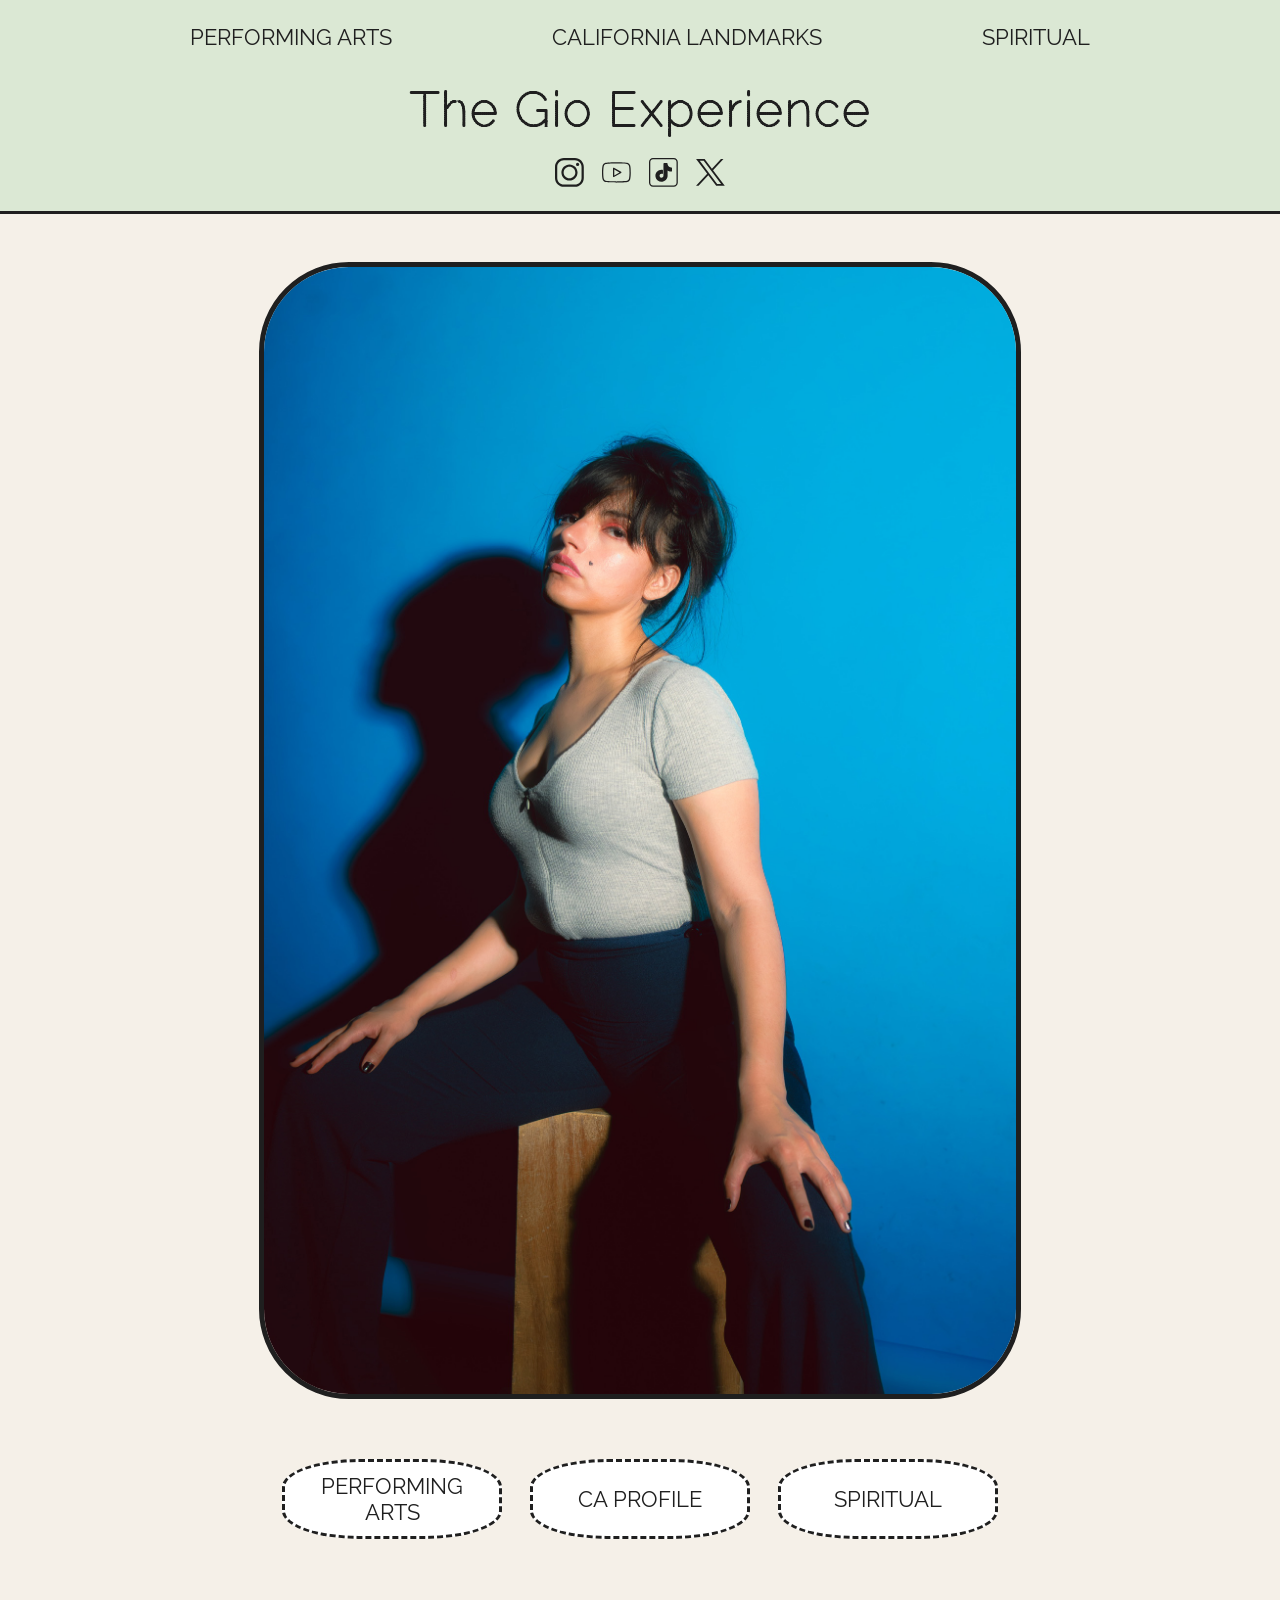
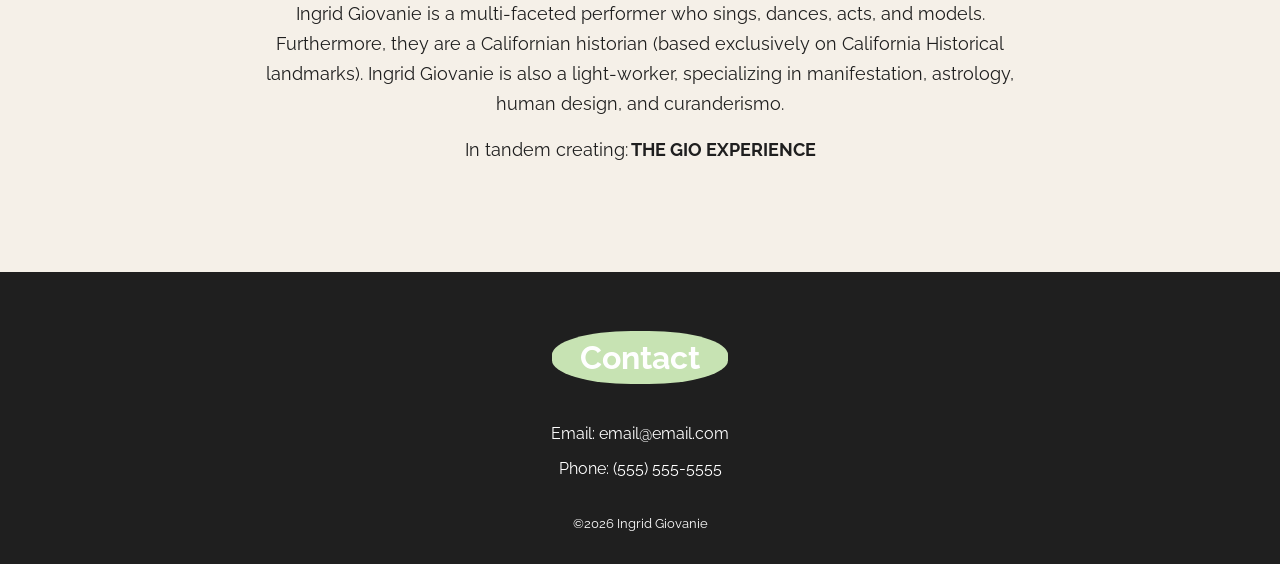
==== index.html @ e272020a "css links/bio/footer, html added links and sgvs for socials" ====
<!DOCTYPE html>
<html lang="en">
    <head>
        <meta charset="UTF-8">
        <meta name="viewport" content="width=device-width, initial-scale=1.0">
        <title>The Gio Experience</title>
        <link rel="stylesheet" href="styles.css">
        <script src="script.js" defer></script>
        <link rel="preconnect" href="https://fonts.googleapis.com">
        <link rel="preconnect" href="https://fonts.gstatic.com" crossorigin>
        <link href="https://fonts.googleapis.com/css2?family=Raleway+Dots&family=Raleway:ital,wght@0,100..900;1,100..900&display=swap" rel="stylesheet">
    </head>

    <body>
        <header>
            <nav>
                <a href="performing-arts.html">Performing Arts</a>
                <a href="california.html">California Landmarks</a>
                <a href="spiritual.html">Spiritual</a>
            </nav>

            <h1>The Gio Experience</h1>

            <div class="socials">
                <a href="#" class="instagram-link" aria-label="Visit The Gio Experience on Instagram">
                  <svg class="social-icon" viewBox="0 0 90 90" aria-hidden="true" focusable="false">
                    <path d="M 62.263 90 H 27.738 C 12.443 90 0 77.557 0 62.263 V 27.738 C 0 12.443 12.443 0 27.738 0 h 34.525 C 77.557 0 90 12.443 90 27.738 v 34.525 C 90 77.557 77.557 90 62.263 90 z M 27.738 7 C 16.303 7 7 16.303 7 27.738 v 34.525 C 7 73.697 16.303 83 27.738 83 h 34.525 C 73.697 83 83 73.697 83 62.263 V 27.738 C 83 16.303 73.697 7 62.263 7 H 27.738 z" fill="currentColor"/>
                    <path d="M 45.255 70.47 c -13.904 0 -25.215 -11.312 -25.215 -25.215 S 31.352 20.04 45.255 20.04 s 25.215 11.312 25.215 25.215 S 59.159 70.47 45.255 70.47 z M 45.255 27.04 c -10.044 0 -18.215 8.171 -18.215 18.215 c 0 10.044 8.171 18.215 18.215 18.215 c 10.044 0 18.215 -8.171 18.215 -18.215 C 63.471 35.211 55.3 27.04 45.255 27.04 z" fill="currentColor"/>
                    <circle cx="70.557" cy="19.937" r="4.897" fill="currentColor"/>
                  </svg>
                </a>
              
                <a href="#" class="youtube-link" aria-label="Visit The Gio Experience on YouTube">
                  <svg class="social-icon" viewBox="0 0 90 90" aria-hidden="true" focusable="false">
                    <path d="M 45 77.1 c -1.109 0 -27.235 -0.021 -34.117 -1.865 c -4.389 -1.173 -7.845 -4.629 -9.018 -9.019 C 0.021 59.336 0 45.582 0 45 s 0.021 -14.335 1.866 -21.217 c 1.173 -4.389 4.629 -7.845 9.019 -9.018 C 17.765 12.921 43.891 12.9 45 12.9 c 1.108 0 27.236 0.021 34.117 1.866 c 4.39 1.173 7.845 4.629 9.018 9.019 C 89.979 30.667 90 44.418 90 45 s -0.021 14.336 -1.866 21.217 c -1.172 4.388 -4.627 7.844 -9.018 9.018 C 72.236 77.078 46.108 77.1 45 77.1 z M 45 16.9 c -9.211 0 -27.979 0.362 -33.082 1.729 c -3.013 0.806 -5.384 3.177 -6.189 6.188 C 4.021 31.191 4 44.863 4 45 s 0.021 13.809 1.729 20.182 c 0.806 3.013 3.177 5.384 6.188 6.188 C 18.296 73.08 44.734 73.1 45 73.1 c 9.211 0 27.979 -0.361 33.082 -1.729 c 3.013 -0.806 5.384 -3.177 6.188 -6.188 C 85.98 58.804 86 45.137 86 45 s -0.021 -13.809 -1.729 -20.181 l -0.001 -0.002 c -0.804 -3.011 -3.175 -5.382 -6.187 -6.188 C 71.704 16.919 45.266 16.9 45 16.9 z" fill="currentColor"/>
                    
                    <path d="M 36.4 59.9 c -0.345 0 -0.69 -0.089 -1 -0.268 c -0.619 -0.357 -1 -1.018 -1 -1.732 V 32.1 c 0 -0.714 0.381 -1.375 1 -1.732 c 0.619 -0.357 1.381 -0.357 2 0 l 22.341 12.9 c 0.619 0.357 1 1.018 1 1.732 s -0.381 1.375 -1 1.732 L 37.4 59.633 C 37.091 59.812 36.745 59.9 36.4 59.9 z M 38.4 35.564 v 18.872 L 54.741 45 L 38.4 35.564 z" fill="currentColor"/>
                  </svg>
                </a>
              
                <a href="#" class="tiktok-link" aria-label="Visit The Gio Experience on TikTok">
                  <svg class="social-icon" viewBox="0 0 90 90" aria-hidden="true" focusable="false">
                    <path d="M 39.084 74.233 c -4.28 0 -8.316 -1.365 -11.673 -3.949 c -0.625 -0.481 -1.229 -1.008 -1.792 -1.565 c -3.92 -3.874 -5.892 -9.032 -5.554 -14.526 c 0.257 -4.154 1.931 -8.157 4.713 -11.273 c 3.684 -4.126 8.764 -6.399 14.306 -6.399 c 0.949 0 1.911 0.071 2.857 0.211 c 0.981 0.145 1.708 0.987 1.708 1.979 v 9.03 c 0 0.642 -0.308 1.245 -0.828 1.621 c -0.521 0.375 -1.189 0.479 -1.799 0.278 c -0.617 -0.204 -1.26 -0.308 -1.911 -0.308 c -1.642 0 -3.18 0.644 -4.331 1.812 c -1.144 1.16 -1.76 2.697 -1.736 4.325 c 0.031 2.101 1.138 4.006 2.961 5.098 c 0.838 0.501 1.794 0.795 2.765 0.848 c 0.768 0.041 1.525 -0.058 2.25 -0.298 c 2.488 -0.821 4.158 -3.127 4.158 -5.738 l 0.011 -37.611 c 0 -1.104 0.896 -2 2 -2 h 8.893 c 1.097 0 1.989 0.883 2 1.98 c 0.008 0.747 0.083 1.488 0.226 2.203 c 0.563 2.825 2.146 5.342 4.461 7.086 c 2.038 1.537 4.466 2.355 7.027 2.368 c 0.159 -0.007 0.317 0.005 0.477 0.037 c 0.936 0.186 1.609 1.007 1.609 1.961 v 8.854 c 0 1.104 -0.896 2 -1.999 2 c -0.003 0 -0.006 0 -0.009 0 c -3.311 0 -6.528 -0.649 -9.563 -1.93 c -0.755 -0.319 -1.492 -0.675 -2.209 -1.065 l 0.037 16.182 c -0.021 5.024 -2.006 9.734 -5.588 13.276 c -2.906 2.872 -6.575 4.706 -10.608 5.305 C 40.996 74.163 40.035 74.233 39.084 74.233 z" fill="currentColor"/>
                    <path d="M 77.552 90 H 12.448 C 5.584 90 0 84.416 0 77.552 V 12.448 C 0 5.584 5.584 0 12.448 0 h 65.104 C 84.416 0 90 5.584 90 12.448 v 65.104 C 90 84.416 84.416 90 77.552 90 z M 12.448 4 C 7.79 4 4 7.79 4 12.448 v 65.104 C 4 82.21 7.79 86 12.448 86 h 65.104 C 82.21 86 86 82.21 86 77.552 V 12.448 C 86 7.79 82.21 4 77.552 4 H 12.448 z" fill="currentColor"/>
                  </svg>
                </a>
              
                <a href="#" class="x-link" aria-label="Visit The Gio Experience on X">
                  <svg class="social-icon" viewBox="0 0 90 90" aria-hidden="true" focusable="false">
                    <path d="M 0.219 2.882 l 34.748 46.461 L 0 87.118 h 7.87 l 30.614 -33.073 l 24.735 33.073 H 90 L 53.297 38.043 L 85.844 2.882 h -7.87 L 49.781 33.341 L 27.001 2.882 H 0.219 z M 11.793 8.679 h 12.303 L 78.425 81.32 H 66.122 L 11.793 8.679 z" fill="currentColor"/>
                  </svg>
                </a>
            </div>
        </header>

        <main>
            <section class="hero">
                <h2>Ingrid Giovanie</h2>
                <img src="images/Gio-23.jpg" alt="Image of Ingrid">
            </section>

            <section class="links">
                <h2>Links</h2>
                <div class="card-container">
                    <a href="performing-arts.html" class="card">Performing Arts</a>
                    <a href="california.html" class="card">CA Profile</a>
                    <a href="spiritual.html" class="card">Spiritual</a>
                </div>
            </section>

            <section class="bio">
                <h2>Bio</h2>
                <p>Ingrid Giovanie is a multi-faceted performer who sings, dances, acts, and models. Furthermore, they are a Californian historian (based exclusively on California Historical landmarks). Ingrid Giovanie is also a light-worker, specializing in manifestation, astrology, human design, and curanderismo.</p>
                <p>In tandem creating:<strong> THE GIO EXPERIENCE</strong></p>
            </section>
        </main>

        <footer>
            <h2>Contact</h2>
            <p>Email: email@email.com</p>
            <p>Phone: (555) 555-5555</p>
            <br><small>&copy;2026 Ingrid Giovanie</small> 
        </footer>

    </body>
</html>
---- styles.css ----
* {
    box-sizing: border-box;
}

body {
    margin: 0;
    font-family: "Raleway", sans-serif;
    background-color: #f5f0e8;
    color: #1f1f1f;
}

header {
    padding: 24px;
    border-bottom: 3px solid #1f1f1f;
    background-color: #dbe8d4;
    text-align: center;
}
  
nav {
    display: flex;
    justify-content: space-between;
    max-width: 900px;
    margin: 0 auto 32px;
    font-size: 1.4rem;
    text-transform: uppercase;
}

nav a, .socials a, .card {
    color: #1f1f1f;
    text-decoration: none;
}
  
h1 {
    font-family: "Raleway Dots", sans-serif;
    font-size: 3rem;
    font-weight: 900;
    margin: 20px 0;
    letter-spacing: 2px;
}
  
.socials {
    display: flex;
    justify-content: center;
    align-items: center;
    gap: 18px;
    margin-top: 20px;
}

.socials a {
    display: inline-flex;
    align-items: center;
    color: #1f1f1f;
    text-decoration: none;
}
  
.social-icon {
    width: 1.8rem;
    height: 1.8rem;
    display: block;
}
  
.instagram-link:hover, .instagram-link:focus-visible {
    color: #c13584;
}
  
.youtube-link:hover, .youtube-link:focus-visible {
    color: #c00000;
}
  
.tiktok-link:hover, .tiktok-link:focus-visible {
    color: #00a6b2;
}
  
.x-link:hover, .x-link:focus-visible {
    color: #555555;
}

main {
    max-width: 1000px;
    margin: 0 auto;
    padding: 48px 24px;
}
  
.hero {
    text-align: center;
    margin-bottom: 60px;
}
  
.hero h2, .links h2, .bio h2, footer h2 {
    display: inline-block;
    background-color: #c7e3b3;
    padding: 8px 28px;
    font-size: 2rem;
    margin-bottom: 24px;
    border-radius: 45%;
}

.hero h2 {
    display: none;
}
  
.hero img {
    display: block;
    width: 80%;
    height: 80%;
    object-fit: cover;    
    border-radius: 90px;
    border: 5px solid #1f1f1f;
    margin: 0 auto;
}

.links {
    text-align: center;
    margin-bottom: 60px;
}
  
.links h2 {
    display:none;
}
  
.card-container {
    display: flex;
    justify-content: center;
    gap: 28px;
    flex-wrap: wrap;
}
  
.card {
    width: 220px;
    min-height: 80px;
    padding: 3px 8px;
    border: 3px dashed #1f1f1f;
    background-color: #ffffff;
    font-size: 1.4rem;
    text-transform: uppercase;
    display: flex;
    align-items: center;
    justify-content: center;
    border-radius: 35%;
}
  
.card:hover {
    background-color: #c7e3b3;
}

.bio {
    text-align: center;
    margin-bottom: 60px;
}

.bio h2 {
    margin-bottom: 12px;
    display: none;
}
  
.bio p {
    max-width: 750px;
    margin: 16px auto;
    line-height: 1.7;
    font-size: 1.1rem;
}
  
footer {
    padding: 32px 24px;
    background-color: #1f1f1f;
    color: #ffffff;
    text-align: center;
}

/*Performing arts*/
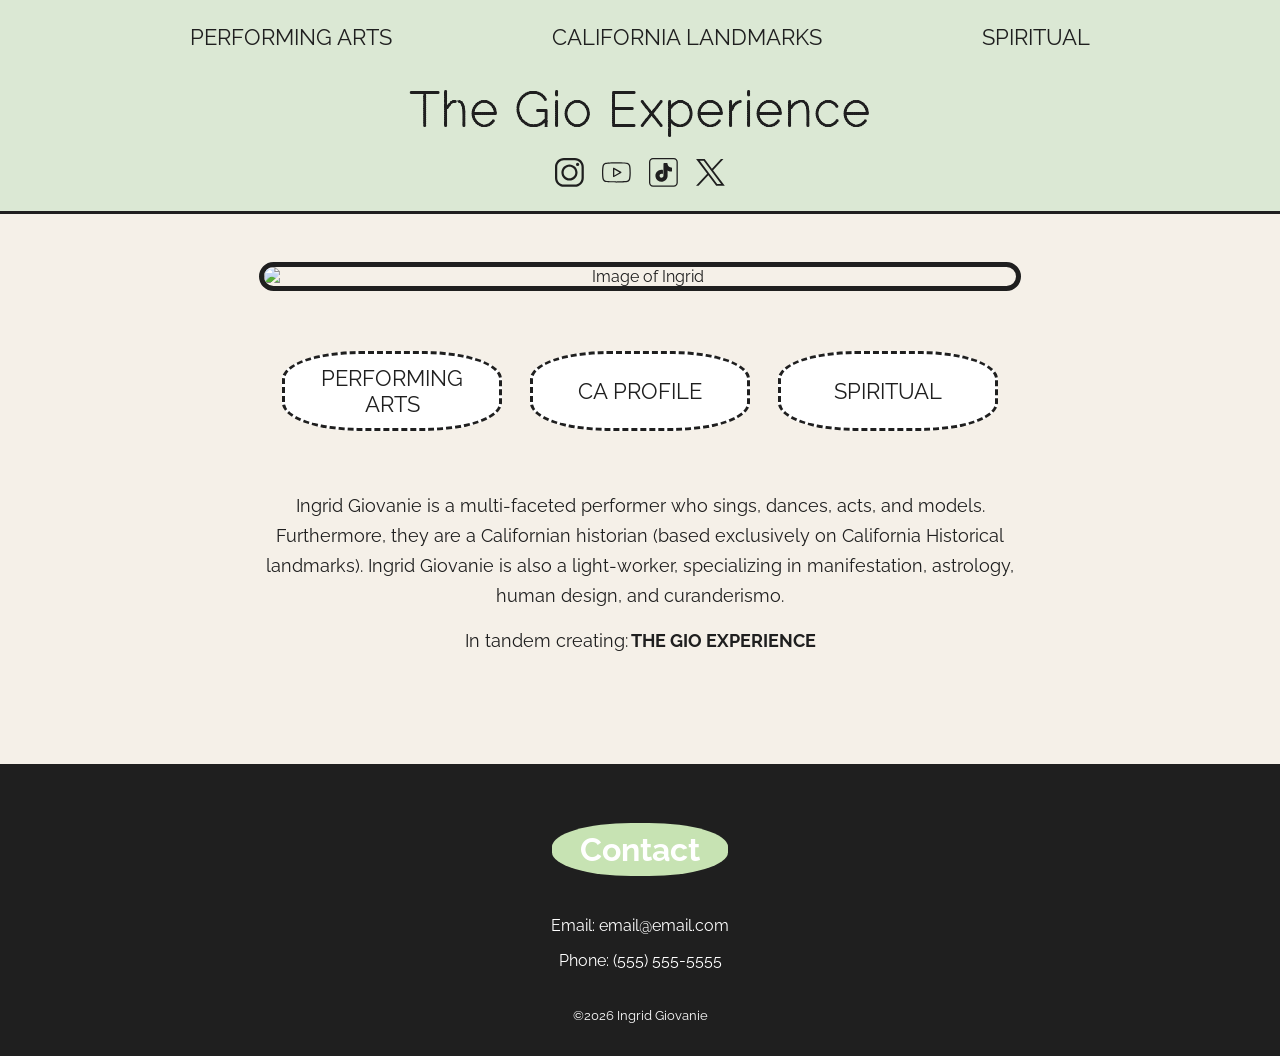
==== commit 7b09c27b: "added photos to file" ====
--- a/index.html
+++ b/index.html
@@ -23,32 +23,31 @@
 
             <div class="socials">
                 <a href="#" class="instagram-link" aria-label="Visit The Gio Experience on Instagram">
-                  <svg class="social-icon" viewBox="0 0 90 90" aria-hidden="true" focusable="false">
+                <svg class="social-icon" viewBox="0 0 90 90" aria-hidden="true" focusable="false">
                     <path d="M 62.263 90 H 27.738 C 12.443 90 0 77.557 0 62.263 V 27.738 C 0 12.443 12.443 0 27.738 0 h 34.525 C 77.557 0 90 12.443 90 27.738 v 34.525 C 90 77.557 77.557 90 62.263 90 z M 27.738 7 C 16.303 7 7 16.303 7 27.738 v 34.525 C 7 73.697 16.303 83 27.738 83 h 34.525 C 73.697 83 83 73.697 83 62.263 V 27.738 C 83 16.303 73.697 7 62.263 7 H 27.738 z" fill="currentColor"/>
                     <path d="M 45.255 70.47 c -13.904 0 -25.215 -11.312 -25.215 -25.215 S 31.352 20.04 45.255 20.04 s 25.215 11.312 25.215 25.215 S 59.159 70.47 45.255 70.47 z M 45.255 27.04 c -10.044 0 -18.215 8.171 -18.215 18.215 c 0 10.044 8.171 18.215 18.215 18.215 c 10.044 0 18.215 -8.171 18.215 -18.215 C 63.471 35.211 55.3 27.04 45.255 27.04 z" fill="currentColor"/>
                     <circle cx="70.557" cy="19.937" r="4.897" fill="currentColor"/>
-                  </svg>
+                </svg>
                 </a>
               
                 <a href="#" class="youtube-link" aria-label="Visit The Gio Experience on YouTube">
-                  <svg class="social-icon" viewBox="0 0 90 90" aria-hidden="true" focusable="false">
-                    <path d="M 45 77.1 c -1.109 0 -27.235 -0.021 -34.117 -1.865 c -4.389 -1.173 -7.845 -4.629 -9.018 -9.019 C 0.021 59.336 0 45.582 0 45 s 0.021 -14.335 1.866 -21.217 c 1.173 -4.389 4.629 -7.845 9.019 -9.018 C 17.765 12.921 43.891 12.9 45 12.9 c 1.108 0 27.236 0.021 34.117 1.866 c 4.39 1.173 7.845 4.629 9.018 9.019 C 89.979 30.667 90 44.418 90 45 s -0.021 14.336 -1.866 21.217 c -1.172 4.388 -4.627 7.844 -9.018 9.018 C 72.236 77.078 46.108 77.1 45 77.1 z M 45 16.9 c -9.211 0 -27.979 0.362 -33.082 1.729 c -3.013 0.806 -5.384 3.177 -6.189 6.188 C 4.021 31.191 4 44.863 4 45 s 0.021 13.809 1.729 20.182 c 0.806 3.013 3.177 5.384 6.188 6.188 C 18.296 73.08 44.734 73.1 45 73.1 c 9.211 0 27.979 -0.361 33.082 -1.729 c 3.013 -0.806 5.384 -3.177 6.188 -6.188 C 85.98 58.804 86 45.137 86 45 s -0.021 -13.809 -1.729 -20.181 l -0.001 -0.002 c -0.804 -3.011 -3.175 -5.382 -6.187 -6.188 C 71.704 16.919 45.266 16.9 45 16.9 z" fill="currentColor"/>
-                    
+                <svg class="social-icon" viewBox="0 0 90 90" aria-hidden="true" focusable="false">
+                    <path d="M 45 77.1 c -1.109 0 -27.235 -0.021 -34.117 -1.865 c -4.389 -1.173 -7.845 -4.629 -9.018 -9.019 C 0.021 59.336 0 45.582 0 45 s 0.021 -14.335 1.866 -21.217 c 1.173 -4.389 4.629 -7.845 9.019 -9.018 C 17.765 12.921 43.891 12.9 45 12.9 c 1.108 0 27.236 0.021 34.117 1.866 c 4.39 1.173 7.845 4.629 9.018 9.019 C 89.979 30.667 90 44.418 90 45 s -0.021 14.336 -1.866 21.217 c -1.172 4.388 -4.627 7.844 -9.018 9.018 C 72.236 77.078 46.108 77.1 45 77.1 z M 45 16.9 c -9.211 0 -27.979 0.362 -33.082 1.729 c -3.013 0.806 -5.384 3.177 -6.189 6.188 C 4.021 31.191 4 44.863 4 45 s 0.021 13.809 1.729 20.182 c 0.806 3.013 3.177 5.384 6.188 6.188 C 18.296 73.08 44.734 73.1 45 73.1 c 9.211 0 27.979 -0.361 33.082 -1.729 c 3.013 -0.806 5.384 -3.177 6.188 -6.188 C 85.98 58.804 86 45.137 86 45 s -0.021 -13.809 -1.729 -20.181 l -0.001 -0.002 c -0.804 -3.011 -3.175 -5.382 -6.187 -6.188 C 71.704 16.919 45.266 16.9 45 16.9 z" fill="currentColor"/>    
                     <path d="M 36.4 59.9 c -0.345 0 -0.69 -0.089 -1 -0.268 c -0.619 -0.357 -1 -1.018 -1 -1.732 V 32.1 c 0 -0.714 0.381 -1.375 1 -1.732 c 0.619 -0.357 1.381 -0.357 2 0 l 22.341 12.9 c 0.619 0.357 1 1.018 1 1.732 s -0.381 1.375 -1 1.732 L 37.4 59.633 C 37.091 59.812 36.745 59.9 36.4 59.9 z M 38.4 35.564 v 18.872 L 54.741 45 L 38.4 35.564 z" fill="currentColor"/>
-                  </svg>
+                </svg>
                 </a>
               
                 <a href="#" class="tiktok-link" aria-label="Visit The Gio Experience on TikTok">
-                  <svg class="social-icon" viewBox="0 0 90 90" aria-hidden="true" focusable="false">
+                <svg class="social-icon" viewBox="0 0 90 90" aria-hidden="true" focusable="false">
                     <path d="M 39.084 74.233 c -4.28 0 -8.316 -1.365 -11.673 -3.949 c -0.625 -0.481 -1.229 -1.008 -1.792 -1.565 c -3.92 -3.874 -5.892 -9.032 -5.554 -14.526 c 0.257 -4.154 1.931 -8.157 4.713 -11.273 c 3.684 -4.126 8.764 -6.399 14.306 -6.399 c 0.949 0 1.911 0.071 2.857 0.211 c 0.981 0.145 1.708 0.987 1.708 1.979 v 9.03 c 0 0.642 -0.308 1.245 -0.828 1.621 c -0.521 0.375 -1.189 0.479 -1.799 0.278 c -0.617 -0.204 -1.26 -0.308 -1.911 -0.308 c -1.642 0 -3.18 0.644 -4.331 1.812 c -1.144 1.16 -1.76 2.697 -1.736 4.325 c 0.031 2.101 1.138 4.006 2.961 5.098 c 0.838 0.501 1.794 0.795 2.765 0.848 c 0.768 0.041 1.525 -0.058 2.25 -0.298 c 2.488 -0.821 4.158 -3.127 4.158 -5.738 l 0.011 -37.611 c 0 -1.104 0.896 -2 2 -2 h 8.893 c 1.097 0 1.989 0.883 2 1.98 c 0.008 0.747 0.083 1.488 0.226 2.203 c 0.563 2.825 2.146 5.342 4.461 7.086 c 2.038 1.537 4.466 2.355 7.027 2.368 c 0.159 -0.007 0.317 0.005 0.477 0.037 c 0.936 0.186 1.609 1.007 1.609 1.961 v 8.854 c 0 1.104 -0.896 2 -1.999 2 c -0.003 0 -0.006 0 -0.009 0 c -3.311 0 -6.528 -0.649 -9.563 -1.93 c -0.755 -0.319 -1.492 -0.675 -2.209 -1.065 l 0.037 16.182 c -0.021 5.024 -2.006 9.734 -5.588 13.276 c -2.906 2.872 -6.575 4.706 -10.608 5.305 C 40.996 74.163 40.035 74.233 39.084 74.233 z" fill="currentColor"/>
                     <path d="M 77.552 90 H 12.448 C 5.584 90 0 84.416 0 77.552 V 12.448 C 0 5.584 5.584 0 12.448 0 h 65.104 C 84.416 0 90 5.584 90 12.448 v 65.104 C 90 84.416 84.416 90 77.552 90 z M 12.448 4 C 7.79 4 4 7.79 4 12.448 v 65.104 C 4 82.21 7.79 86 12.448 86 h 65.104 C 82.21 86 86 82.21 86 77.552 V 12.448 C 86 7.79 82.21 4 77.552 4 H 12.448 z" fill="currentColor"/>
-                  </svg>
+                </svg>
                 </a>
               
                 <a href="#" class="x-link" aria-label="Visit The Gio Experience on X">
-                  <svg class="social-icon" viewBox="0 0 90 90" aria-hidden="true" focusable="false">
+                <svg class="social-icon" viewBox="0 0 90 90" aria-hidden="true" focusable="false">
                     <path d="M 0.219 2.882 l 34.748 46.461 L 0 87.118 h 7.87 l 30.614 -33.073 l 24.735 33.073 H 90 L 53.297 38.043 L 85.844 2.882 h -7.87 L 49.781 33.341 L 27.001 2.882 H 0.219 z M 11.793 8.679 h 12.303 L 78.425 81.32 H 66.122 L 11.793 8.679 z" fill="currentColor"/>
-                  </svg>
+                </svg>
                 </a>
             </div>
         </header>
@@ -56,7 +55,7 @@
         <main>
             <section class="hero">
                 <h2>Ingrid Giovanie</h2>
-                <img src="images/Gio-23.jpg" alt="Image of Ingrid">
+                <img src="" alt="Image of Ingrid">
             </section>
 
             <section class="links">
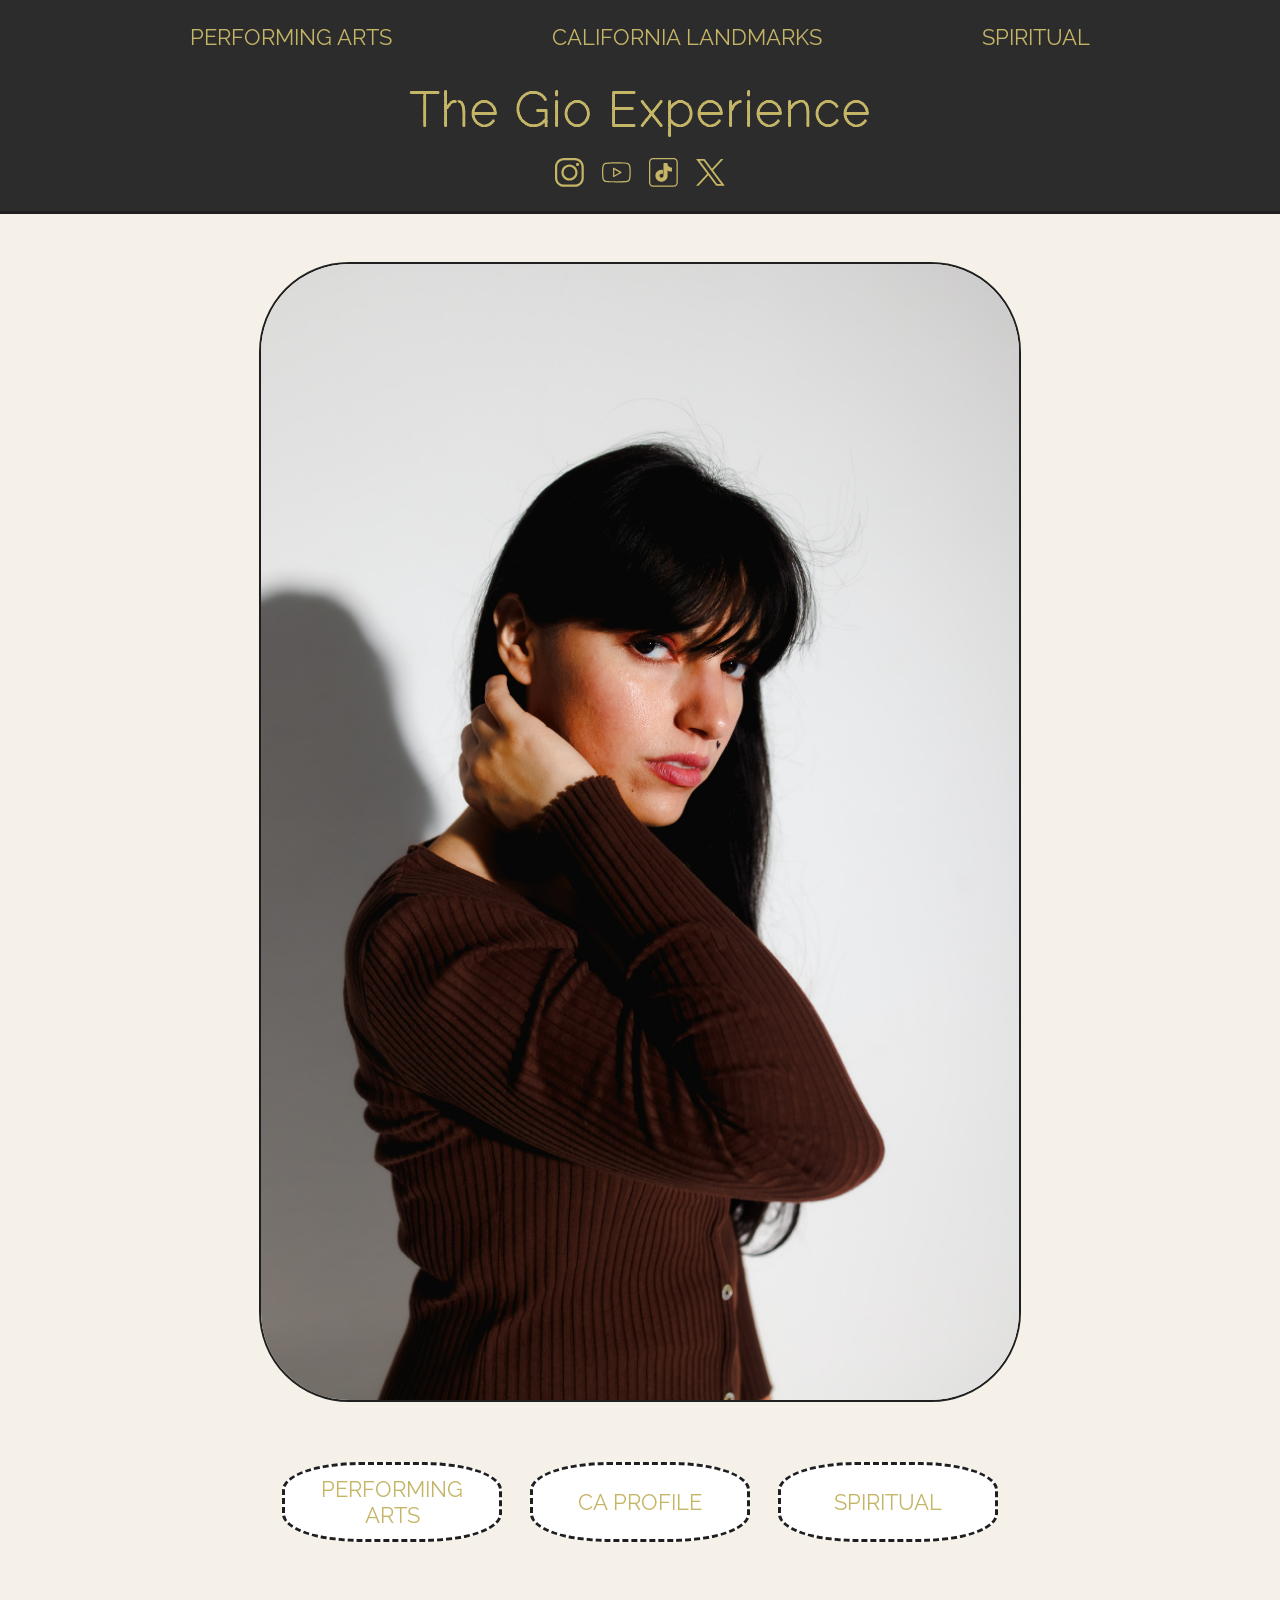
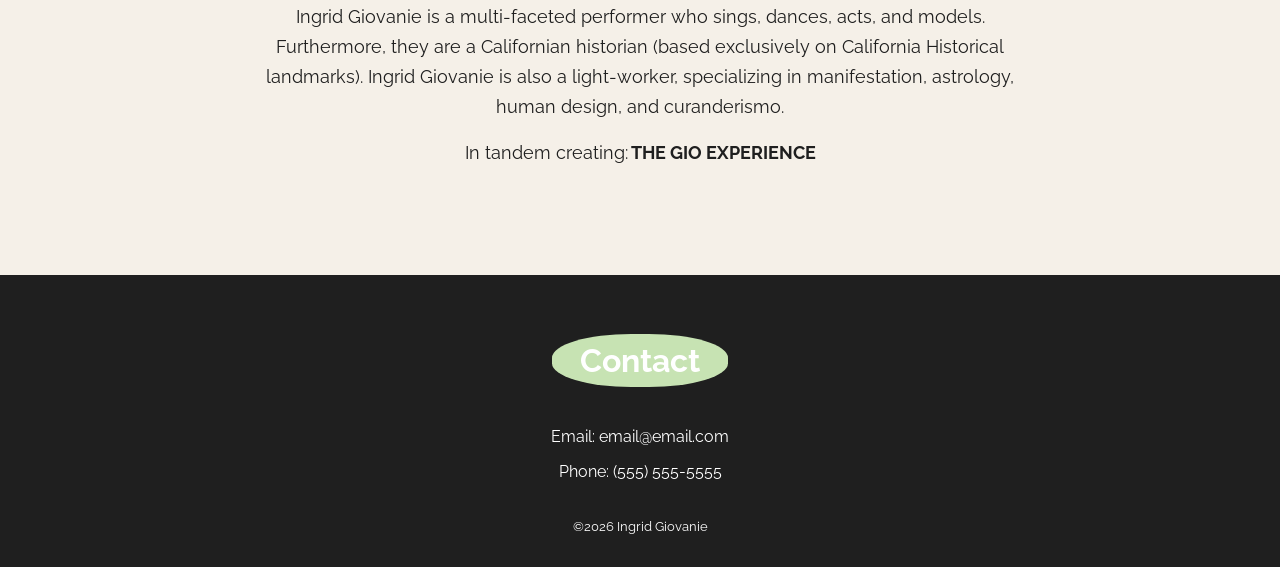
==== commit bca0b6ad: "changed colors and added fade ins" ====
--- a/index.html
+++ b/index.html
@@ -55,7 +55,7 @@
         <main>
             <section class="hero">
                 <h2>Ingrid Giovanie</h2>
-                <img src="" alt="Image of Ingrid">
+                <img src="images/hero.JPG" alt="Image of Ingrid">
             </section>
 
             <section class="links">
--- a/styles.css
+++ b/styles.css
@@ -12,7 +12,7 @@
 header {
     padding: 24px;
     border-bottom: 3px solid #1f1f1f;
-    background-color: #dbe8d4;
+    background-color: #2c2c2c;
     text-align: center;
 }
   
@@ -23,19 +23,25 @@
     margin: 0 auto 32px;
     font-size: 1.4rem;
     text-transform: uppercase;
+
+    opacity: 0;
+    animation: fadeIn 2.5s ease-in-out forwards;
+    animation-delay: 2s;
 }
 
 nav a, .socials a, .card {
-    color: #1f1f1f;
+    color: #c5b567;
     text-decoration: none;
 }
   
 h1 {
+    color: #c5b567;
     font-family: "Raleway Dots", sans-serif;
     font-size: 3rem;
     font-weight: 900;
     margin: 20px 0;
     letter-spacing: 2px;
+    animation: fadeIn 3.5s ease-in-out forwards;
 }
   
 .socials {
@@ -44,12 +50,16 @@
     align-items: center;
     gap: 18px;
     margin-top: 20px;
+
+    opacity: 0;
+    animation: fadeIn 2.5s ease-in-out forwards;
+    animation-delay: 2s;
 }
 
 .socials a {
     display: inline-flex;
     align-items: center;
-    color: #1f1f1f;
+    color: #c5b567;
     text-decoration: none;
 }
   
@@ -85,15 +95,6 @@
     text-align: center;
     margin-bottom: 60px;
 }
-  
-.hero h2, .links h2, .bio h2, footer h2 {
-    display: inline-block;
-    background-color: #c7e3b3;
-    padding: 8px 28px;
-    font-size: 2rem;
-    margin-bottom: 24px;
-    border-radius: 45%;
-}
 
 .hero h2 {
     display: none;
@@ -103,10 +104,24 @@
     display: block;
     width: 80%;
     height: 80%;
-    object-fit: cover;    
+    object-fit: cover;
     border-radius: 90px;
-    border: 5px solid #1f1f1f;
+    border: 2px solid #1f1f1f;
     margin: 0 auto;
+  
+    opacity: 0;
+    animation: fadeIn 2.5s ease-in-out forwards;
+    animation-delay: 2s;
+}
+
+@keyframes fadeIn {
+    from {
+        opacity: 0;
+    }
+  
+    to {
+        opacity: 1;
+    }
 }
 
 .links {
@@ -123,6 +138,9 @@
     justify-content: center;
     gap: 28px;
     flex-wrap: wrap;
+    opacity: 0;
+    animation: fadeIn 2.5s ease-in-out forwards;
+    animation-delay: 2s;
 }
   
 .card {
@@ -167,4 +185,71 @@
     text-align: center;
 }
 
-/*Performing arts*/+footer h2 {
+    display: inline-block;
+    background-color: #c7e3b3;
+    padding: 8px 28px;
+    font-size: 2rem;
+    margin-bottom: 24px;
+    border-radius: 45%;
+    opacity: 0;
+    animation: fadeIn 1.5s ease-in-out forwards;
+    animation-delay: 2s;
+}
+
+/*Performing arts*/
+
+.arts-list {
+    max-width: 900px;
+    margin: 0 auto;
+}
+
+.arts-list h2 {
+    display: none;
+}
+  
+.art-row {
+    display: grid;
+    grid-template-columns: 180px 1fr;
+    gap: 36px;
+    align-items: center;
+    margin-bottom: 48px;
+}
+  
+.art-row img {
+    width: 200px;
+    height: 300px;
+    object-fit: cover;
+    border: 4px solid #1f1f1f;
+    border-radius: 40px;
+    background-color: #ffffff;
+}
+  
+.art-row h2 {
+    display: inline-block;
+    background-color: #c7e3b3;
+    padding: 6px 24px;
+    border-radius: 45%;
+    font-size: 2rem;
+    margin: 0 0 12px;
+}
+  
+.art-row p {
+    font-size: 1.1rem;
+    line-height: 1.7;
+    margin: 0;
+    max-width: 600px;
+}
+  
+@media screen and (max-width: 700px) {
+    .art-row {
+        grid-template-columns: 1fr;
+        text-align: center;
+    }
+  
+    .art-row img {
+        margin: 0 auto;
+    }
+}
+
+/*California Project*/
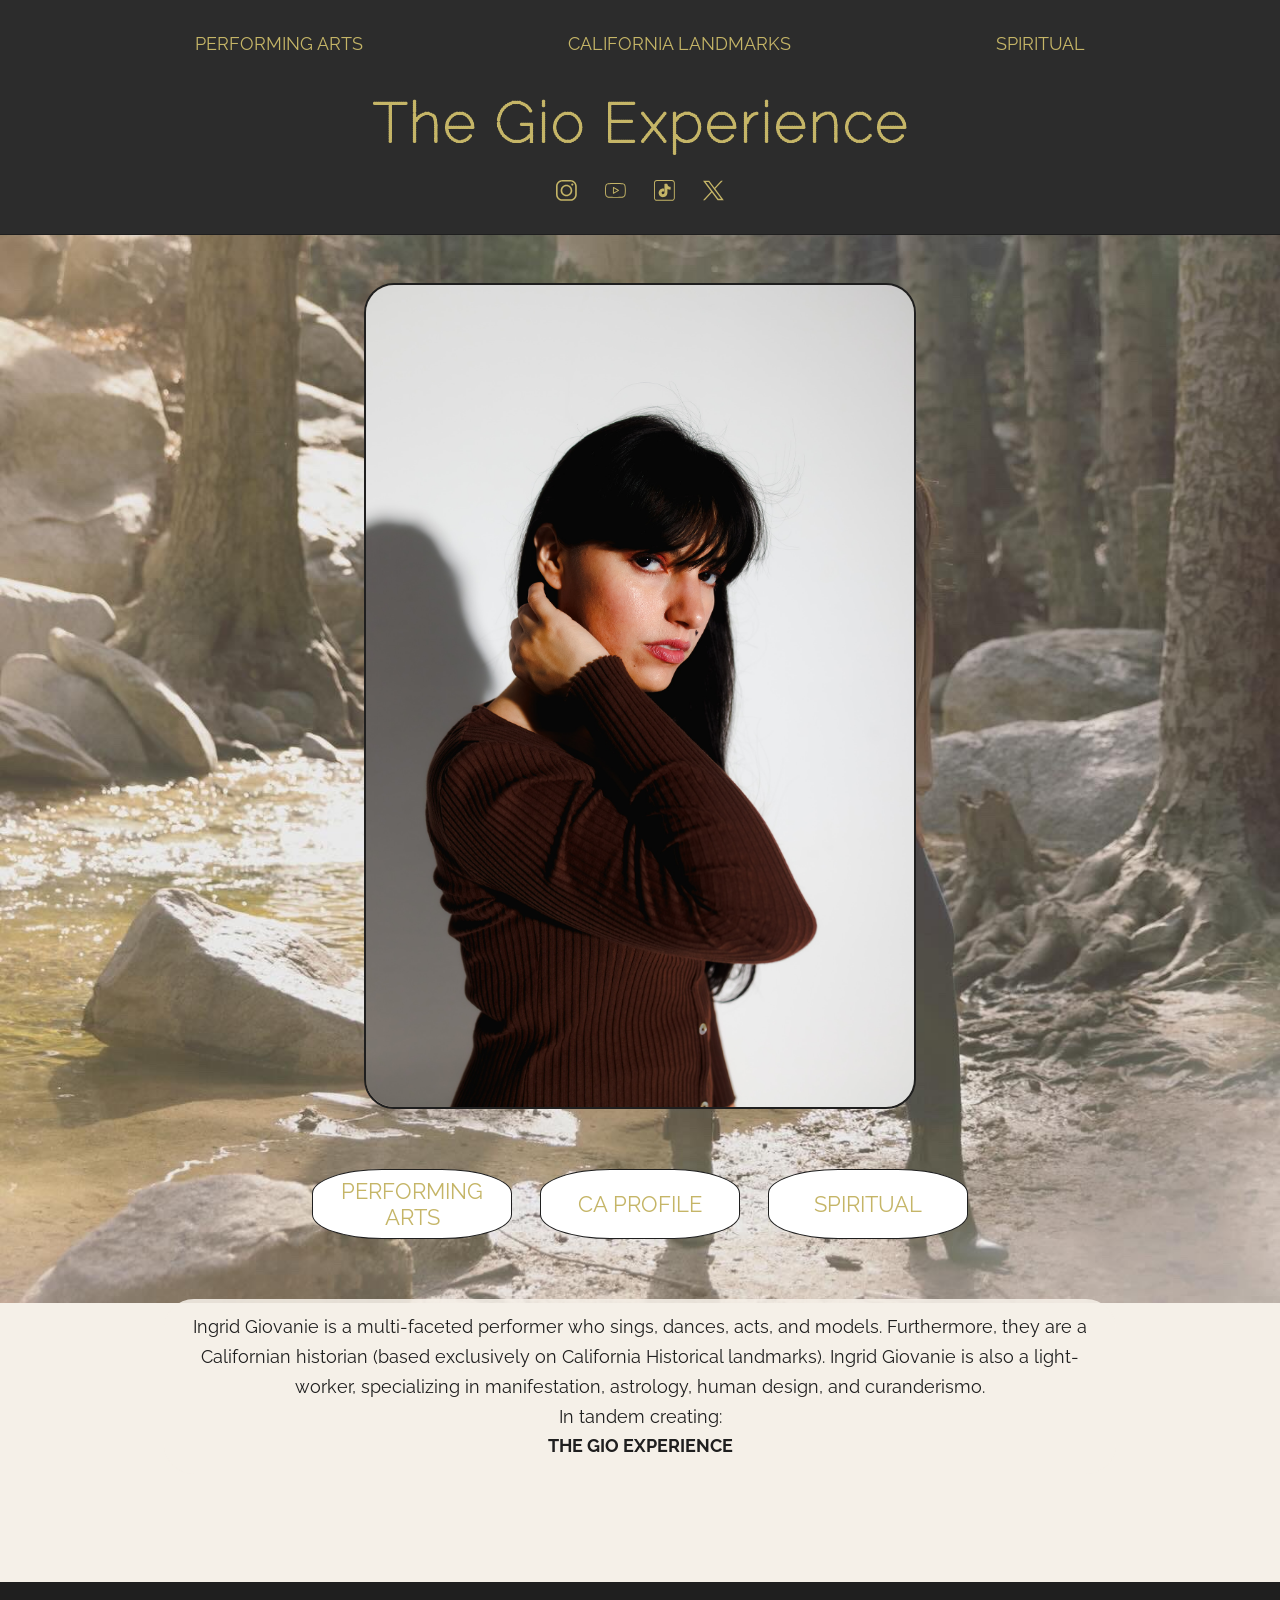
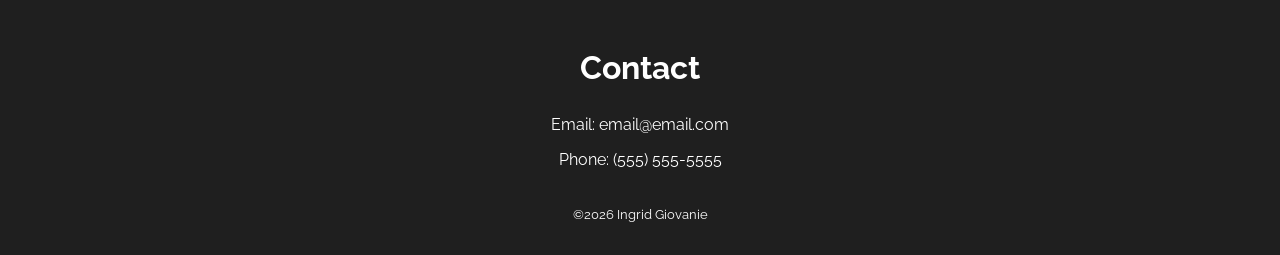
==== commit 958e9c05: "footer index" ====
--- a/index.html
+++ b/index.html
@@ -70,7 +70,7 @@
             <section class="bio">
                 <h2>Bio</h2>
                 <p>Ingrid Giovanie is a multi-faceted performer who sings, dances, acts, and models. Furthermore, they are a Californian historian (based exclusively on California Historical landmarks). Ingrid Giovanie is also a light-worker, specializing in manifestation, astrology, human design, and curanderismo.</p>
-                <p>In tandem creating:<strong> THE GIO EXPERIENCE</strong></p>
+                <p>In tandem creating:<br><strong> THE GIO EXPERIENCE</strong></p>
             </section>
         </main>
 
--- a/styles.css
+++ b/styles.css
@@ -7,11 +7,17 @@
     font-family: "Raleway", sans-serif;
     background-color: #f5f0e8;
     color: #1f1f1f;
+
+    background-image: url("images/astro.jpg");
+    background-size: cover;
+    background-position: center;
+    background-repeat: no-repeat;
+    background-attachment: fixed;
 }
 
 header {
-    padding: 24px;
-    border-bottom: 3px solid #1f1f1f;
+    padding: 28px;
+    border-bottom: 1px solid #1f1f1f;
     background-color: #2c2c2c;
     text-align: center;
 }
@@ -21,15 +27,15 @@
     justify-content: space-between;
     max-width: 900px;
     margin: 0 auto 32px;
-    font-size: 1.4rem;
+    font-size: 1.1rem;
     text-transform: uppercase;
-
     opacity: 0;
     animation: fadeIn 2.5s ease-in-out forwards;
     animation-delay: 2s;
 }
 
 nav a, .socials a, .card {
+    padding: 5px;
     color: #c5b567;
     text-decoration: none;
 }
@@ -37,7 +43,7 @@
 h1 {
     color: #c5b567;
     font-family: "Raleway Dots", sans-serif;
-    font-size: 3rem;
+    font-size: 3.5rem;
     font-weight: 900;
     margin: 20px 0;
     letter-spacing: 2px;
@@ -50,7 +56,6 @@
     align-items: center;
     gap: 18px;
     margin-top: 20px;
-
     opacity: 0;
     animation: fadeIn 2.5s ease-in-out forwards;
     animation-delay: 2s;
@@ -64,8 +69,8 @@
 }
   
 .social-icon {
-    width: 1.8rem;
-    height: 1.8rem;
+    width: 1.3rem;
+    height: 1.3rem;
     display: block;
 }
   
@@ -102,13 +107,12 @@
   
 .hero img {
     display: block;
-    width: 80%;
-    height: 80%;
+    width: 58%;
+    height: 58%;
     object-fit: cover;
-    border-radius: 90px;
+    border-radius: 30px;
     border: 2px solid #1f1f1f;
     margin: 0 auto;
-  
     opacity: 0;
     animation: fadeIn 2.5s ease-in-out forwards;
     animation-delay: 2s;
@@ -144,10 +148,10 @@
 }
   
 .card {
-    width: 220px;
-    min-height: 80px;
+    width: 200px;
+    min-height: 70px;
     padding: 3px 8px;
-    border: 3px dashed #1f1f1f;
+    border: 1px solid #1f1f1f;
     background-color: #ffffff;
     font-size: 1.4rem;
     text-transform: uppercase;
@@ -155,15 +159,21 @@
     align-items: center;
     justify-content: center;
     border-radius: 35%;
-}
-  
-.card:hover {
-    background-color: #c7e3b3;
+    transition: background-color 0.4s ease, color 0.4s ease;
+}
+  
+.card:hover, .card:focus-visible {
+    background-color: #2c2c2c;
 }
 
 .bio {
     text-align: center;
     margin-bottom: 60px;
+    background-color: rgba(245, 240, 232, 0.88);
+    padding: 13px;
+    border-radius: 30px;
+    animation: fadeIn 2.5s ease-in-out forwards;
+    animation-delay: 3s;
 }
 
 .bio h2 {
@@ -172,10 +182,12 @@
 }
   
 .bio p {
-    max-width: 750px;
-    margin: 16px auto;
+    max-width: 950px;
+    margin: 0 auto;
     line-height: 1.7;
     font-size: 1.1rem;
+    animation: fadeIn 2.5s ease-in-out forwards;
+    animation-delay: 3s;
 }
   
 footer {
@@ -187,11 +199,9 @@
 
 footer h2 {
     display: inline-block;
-    background-color: #c7e3b3;
     padding: 8px 28px;
     font-size: 2rem;
-    margin-bottom: 24px;
-    border-radius: 45%;
+    margin-bottom: 5px;
     opacity: 0;
     animation: fadeIn 1.5s ease-in-out forwards;
     animation-delay: 2s;
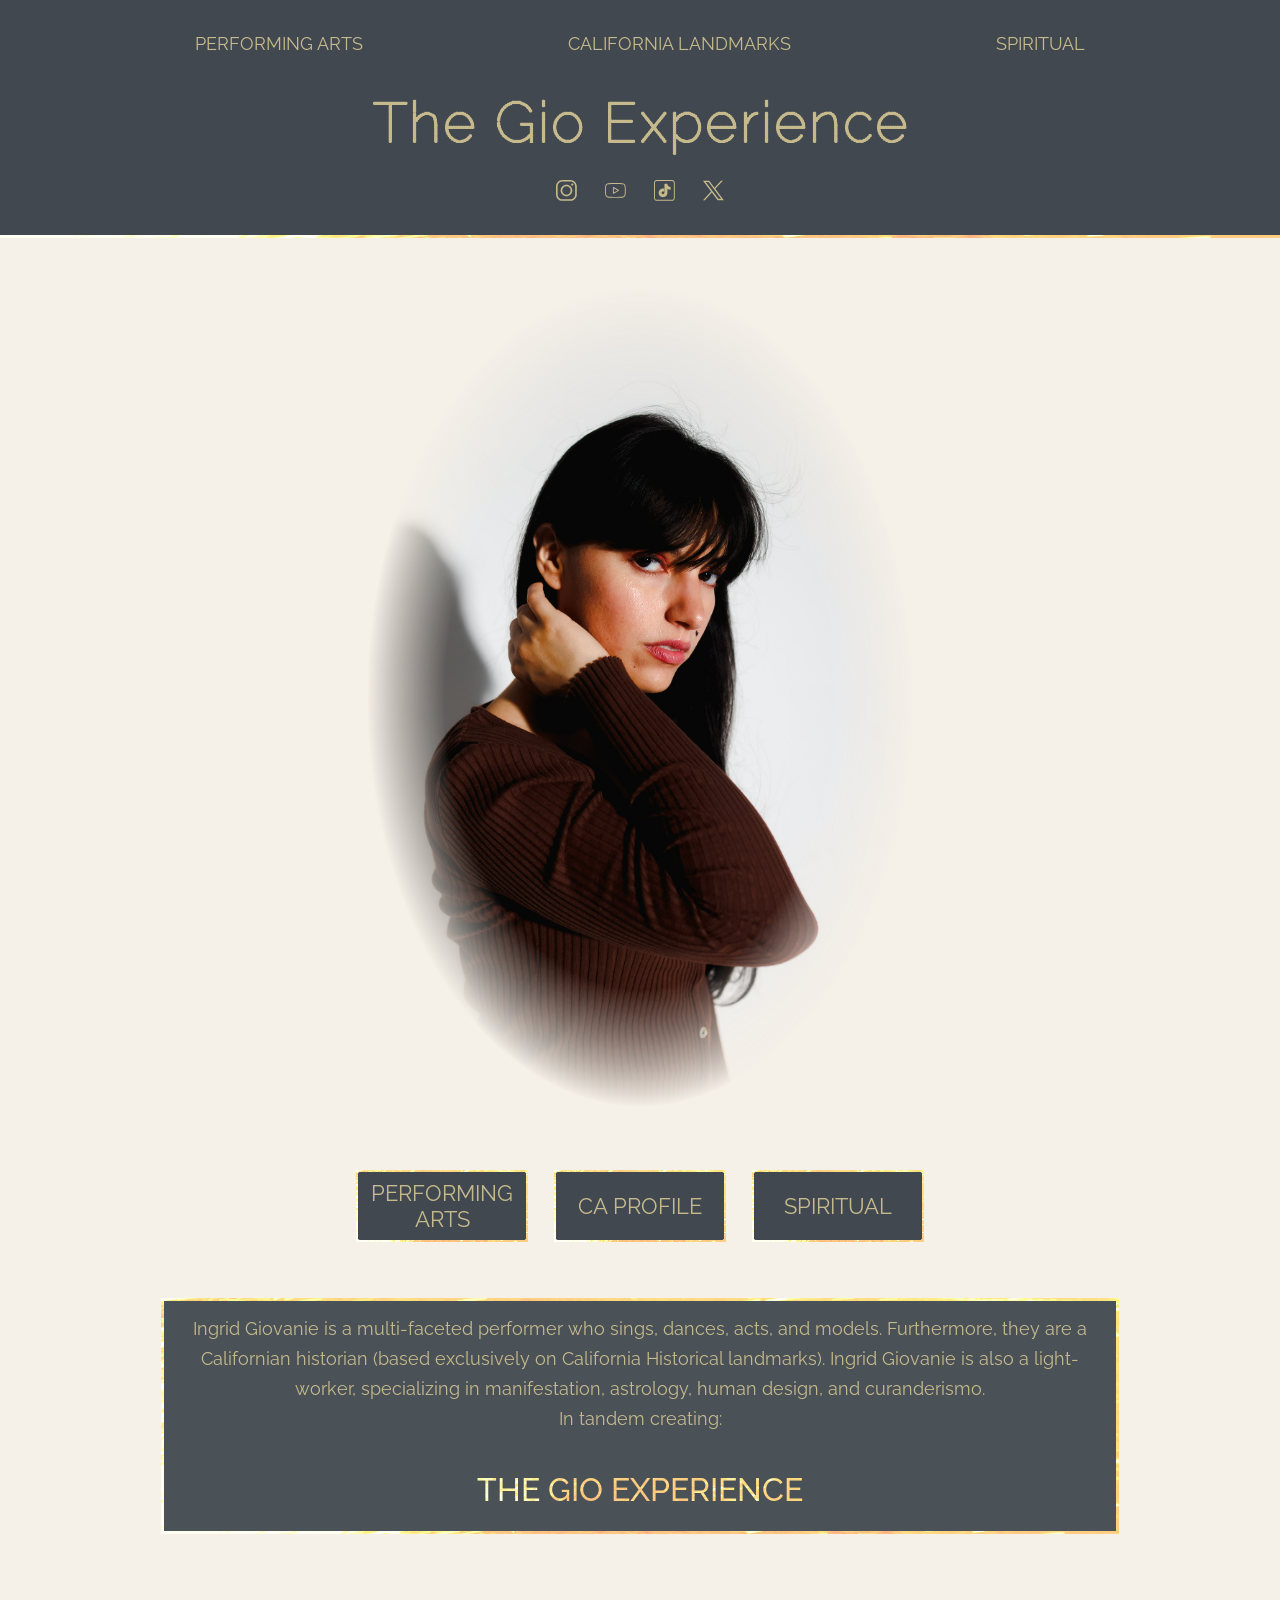
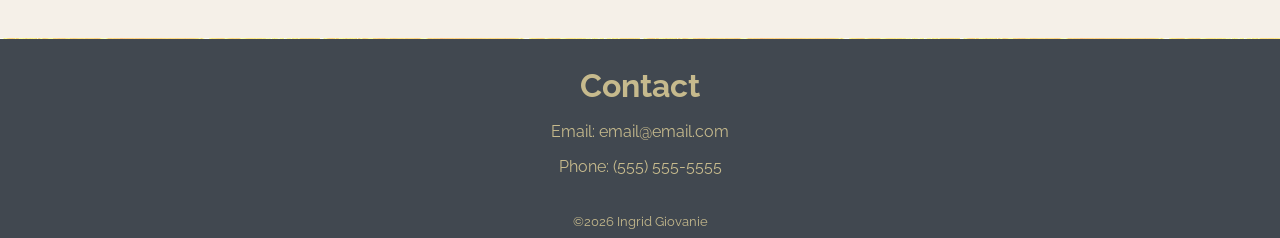
==== commit 09c7fdc8: "finished california.html, spiritual.html, and css" ====
--- a/index.html
+++ b/index.html
@@ -70,7 +70,7 @@
             <section class="bio">
                 <h2>Bio</h2>
                 <p>Ingrid Giovanie is a multi-faceted performer who sings, dances, acts, and models. Furthermore, they are a Californian historian (based exclusively on California Historical landmarks). Ingrid Giovanie is also a light-worker, specializing in manifestation, astrology, human design, and curanderismo.</p>
-                <p>In tandem creating:<br><strong> THE GIO EXPERIENCE</strong></p>
+                <p>In tandem creating:<br><br><strong> THE GIO EXPERIENCE</strong></p>
             </section>
         </main>
 
@@ -82,4 +82,4 @@
         </footer>
 
     </body>
-</html>+</html>
--- a/styles.css
+++ b/styles.css
@@ -6,19 +6,28 @@
     margin: 0;
     font-family: "Raleway", sans-serif;
     background-color: #f5f0e8;
-    color: #1f1f1f;
-
-    background-image: url("images/astro.jpg");
+    color: #38372a;
+
+    background-image: url("images/background_3.jpg");
     background-size: cover;
     background-position: center;
     background-repeat: no-repeat;
     background-attachment: fixed;
 }
 
+.performing-arts-page {
+    background-image: url("images/background_4.jpg");
+    background-size: cover;
+    background-position: top;
+    background-repeat: no-repeat;
+    background-attachment: fixed;
+}
+
 header {
     padding: 28px;
-    border-bottom: 1px solid #1f1f1f;
-    background-color: #2c2c2c;
+    border-bottom: 1px solid #38372a;
+    border-image: url("images/border.jpg") 10 / 3px / 3px round;
+    background-color: #414850;
     text-align: center;
 }
   
@@ -36,12 +45,12 @@
 
 nav a, .socials a, .card {
     padding: 5px;
-    color: #c5b567;
+    color: #c6ba8d;
     text-decoration: none;
 }
   
 h1 {
-    color: #c5b567;
+    color: #c6ba8d;
     font-family: "Raleway Dots", sans-serif;
     font-size: 3.5rem;
     font-weight: 900;
@@ -49,7 +58,7 @@
     letter-spacing: 2px;
     animation: fadeIn 3.5s ease-in-out forwards;
 }
-  
+
 .socials {
     display: flex;
     justify-content: center;
@@ -64,7 +73,7 @@
 .socials a {
     display: inline-flex;
     align-items: center;
-    color: #c5b567;
+    color: #c6ba8d;
     text-decoration: none;
 }
   
@@ -111,11 +120,22 @@
     height: 58%;
     object-fit: cover;
     border-radius: 30px;
-    border: 2px solid #1f1f1f;
     margin: 0 auto;
     opacity: 0;
     animation: fadeIn 2.5s ease-in-out forwards;
     animation-delay: 2s;
+
+    -webkit-mask-image: radial-gradient(
+        ellipse at center,
+        black 60%,
+        transparent 100%
+    );
+
+    mask-image: radial-gradient(
+        ellipse at center,
+        black 50%,
+        transparent 70%
+    );
 }
 
 @keyframes fadeIn {
@@ -148,32 +168,32 @@
 }
   
 .card {
-    width: 200px;
+    width: 170px;
     min-height: 70px;
     padding: 3px 8px;
-    border: 1px solid #1f1f1f;
-    background-color: #ffffff;
+    background-color: #414850;
     font-size: 1.4rem;
     text-transform: uppercase;
     display: flex;
     align-items: center;
     justify-content: center;
-    border-radius: 35%;
+    border-radius: 5%;
+    border-image: url("images/border.jpg") 10 / 2px / 1px round;
     transition: background-color 0.4s ease, color 0.4s ease;
 }
   
 .card:hover, .card:focus-visible {
-    background-color: #2c2c2c;
+    background-color: #38372a;
 }
 
 .bio {
     text-align: center;
     margin-bottom: 60px;
-    background-color: rgba(245, 240, 232, 0.88);
+    color: #c6ba8d;
+    background-color: rgba(65,72,80, 0.95);
     padding: 13px;
-    border-radius: 30px;
-    animation: fadeIn 2.5s ease-in-out forwards;
-    animation-delay: 3s;
+    border-image: url("images/border.jpg") 10 / 3px / 3px round;
+    animation: fadeIn 2.5s ease-in-out forwards;
 }
 
 .bio h2 {
@@ -186,22 +206,32 @@
     margin: 0 auto;
     line-height: 1.7;
     font-size: 1.1rem;
-    animation: fadeIn 2.5s ease-in-out forwards;
-    animation-delay: 3s;
+}
+
+.bio strong {
+    background-image: url('images/border.jpg');
+    background-size: cover;
+    background-position: center;
+    -webkit-background-clip: text;
+    background-clip: text;
+    color: transparent;
+    font-size: 2rem;
+    font-weight: 500;
 }
   
 footer {
-    padding: 32px 24px;
-    background-color: #1f1f1f;
-    color: #ffffff;
+    padding: 1px 1px 8px 1px;
+    background-color: #414850;
+    color: #c6ba8d;
     text-align: center;
+    border-image: url("images/border.jpg") 10 / 1px / 1px round;
 }
 
 footer h2 {
     display: inline-block;
-    padding: 8px 28px;
+    padding: 1px 1px;
     font-size: 2rem;
-    margin-bottom: 5px;
+    margin-bottom: 1px;
     opacity: 0;
     animation: fadeIn 1.5s ease-in-out forwards;
     animation-delay: 2s;
@@ -214,52 +244,511 @@
     margin: 0 auto;
 }
 
+.arts-list, footer h2, footer p {
+    opacity: 0;
+    animation: fadeIn 2.5s ease-in-out forwards;
+    animation-delay: 2s;
+}
+
 .arts-list h2 {
     display: none;
 }
   
 .art-row {
     display: grid;
-    grid-template-columns: 180px 1fr;
-    gap: 36px;
+    grid-template-columns: 300px minmax(0, 1fr);
+    gap: 4px;
     align-items: center;
     margin-bottom: 48px;
 }
-  
+
+.art-row > div {
+    min-width: 0;
+}
+
 .art-row img {
-    width: 200px;
-    height: 300px;
+    width: 300px;
+    height: 400px;
     object-fit: cover;
-    border: 4px solid #1f1f1f;
-    border-radius: 40px;
-    background-color: #ffffff;
+    border-image: url("images/border.jpg") 10 / 3px / 3px round;
+    background-color: #c6ba8d;
+}
+
+.art-row.landscape-art {
+    grid-template-columns: 400px minmax(0, 1fr);
+}
+
+.art-row.landscape-art img {
+    width: 400px;
+    height: 260px;
+    object-fit: contain;
+    background-color: #000000;
 }
   
 .art-row h2 {
-    display: inline-block;
-    background-color: #c7e3b3;
-    padding: 6px 24px;
-    border-radius: 45%;
-    font-size: 2rem;
-    margin: 0 0 12px;
+    display: none;
 }
   
 .art-row p {
     font-size: 1.1rem;
     line-height: 1.7;
     margin: 0;
-    max-width: 600px;
-}
-  
+    max-width: 950px;
+    color: #c6ba8d;
+    background-color: rgba(65,72,80, 1);
+    padding: 23px;
+    border-image: url("images/border.jpg") 10 / 3px / 3px round;
+}
+
+.art-row strong {
+    font-size: 2rem;
+    font-weight: 500;
+    text-transform: uppercase;
+}
+
+@media screen and (max-width: 675px) {
+    .performing-arts-page {
+        background-size: 160%;
+    }
+}    
+  
+@media screen and (max-width: 950px) {
+    .art-row, .art-row.landscape-art {
+        grid-template-columns: 1fr;
+        grid-template-areas: "title" "image" "description";
+        text-align: center;
+    }
+
+    .art-row > div {
+        display: contents;
+    }
+
+    .art-row h2 {
+        grid-area: title;
+        justify-self: center;
+    }
+
+    .art-row img {
+        width: 400px;
+        height: 500px;
+    }
+
+    .art-row img, .art-row.landscape-art img {
+        grid-area: image;
+        margin: 0 auto;
+    }
+
+    .art-row p {
+        grid-area: description;
+    }
+
+    .art-row.landscape-art img {
+        width: 100%;
+        max-width: 700px;
+        height: 400px;
+    }
+}
+
+/*California Project*/
+
+.california-intro {
+    display: grid;
+    grid-template-columns: minmax(260px, 0.8fr) 1.2fr;
+    gap: 42px;
+    align-items: center;
+    margin-bottom: 70px;
+    padding: 30px;
+    background-color: rgba(65,72,80, 0.95);
+    border-image: url("images/border.jpg") 10 / 3px / 3px round;
+    border-radius: 2px;
+    opacity: 0;
+    animation: fadeIn 2.5s ease-in-out forwards;
+    animation-delay: 1s;
+}
+
+.california-intro img {
+    width: 100%;
+    max-width: 500px;
+    margin: 0 auto;
+    display: block;
+    padding: 6px;
+    background-color: #c6ba8d;
+    border: 1px solid #38372a;
+    border-radius: 10px;
+    object-fit: contain;
+}
+
+
+.california-bio h2 {
+    display: none;
+}
+
+.california-bio p {
+    margin: 0 0 18px;
+    font-size: 1.1rem;
+    line-height: 1.7;
+    color: #c6ba8d;
+}
+
+.california-bio p:last-child {
+    margin-bottom: 0;
+}
+
+.landmark-section {
+    padding: 34px;
+    background-color: rgba(65,72,80, 0.95);
+    border-image: url("images/border.jpg") 10 / 3px / 3px round;
+    opacity: 0;
+    animation: fadeIn 2.5s ease-in-out forwards;
+    animation-delay: 1.5s;
+}
+
+.landmark-section > h2 {
+    font-family: "Raleway Dots", sans-serif;
+    display: inline-block;
+    margin: 0 0 18px;
+    padding: 18px 29px;
+    color: #c6ba8d;
+    font-size: 2rem;
+}
+
+.landmark-browser {
+    max-height: 850px;
+    overflow-y: auto;
+    padding-right: 14px;
+}
+
+.landmark-browser::-webkit-scrollbar {
+    width: 10px;
+}
+
+.landmark-browser::-webkit-scrollbar-track {
+    background-color: #f5f0e8;
+    border-radius: 20px;
+}
+
+.landmark-browser::-webkit-scrollbar-thumb {
+    background-color: #c6ba8d;
+    border-radius: 20px;
+    border: 2px solid #f5f0e8;
+}
+
+.landmark-item {
+    display: grid;
+    grid-template-columns: 230px 1fr;
+    gap: 28px;
+    align-items: center;
+    padding: 24px 0;
+    border-bottom: 1px solid #38372a;
+}
+
+.landmark-item:first-child {
+    padding-top: 0;
+}
+
+.landmark-item:last-child {
+    padding-bottom: 0;
+    border-bottom: none;
+}
+
+.landmark-item img {
+    width: 100%;
+    height: 180px;
+    object-fit: cover;
+    border: 1px solid #38372a;
+    border-radius: 10px;
+    background-color: #c6ba8d;
+    transition: transform 0.4s ease;
+}
+
+.landmark-item h3 {
+    display: inline-block;
+    margin: 0 0 12px;
+    padding: 6px 18px;
+    background-color: #c6ba8d;
+    border: 1px solid #38372a;
+    border-radius: 15%;
+    font-size: 1.4rem;
+}
+
+.landmark-item p {
+    margin: 0;
+    font-size: 1.05rem;
+    line-height: 1.7;
+    color: #c6ba8d;  
+}
+
 @media screen and (max-width: 700px) {
-    .art-row {
+    nav {
+        flex-wrap: wrap;
+        justify-content: center;
+        gap: 14px;
+        font-size: 0.9rem;
+    }
+
+    h1 {
+        font-size: 2.6rem;
+    }
+
+    .california-intro {
         grid-template-columns: 1fr;
         text-align: center;
-    }
-  
-    .art-row img {
+        gap: 28px;
+        padding: 24px;
+    }
+
+    .california-bio h2, .landmark-section > h2 {
+        font-size: 1.6rem;
+    }
+
+    .landmark-section {
+        padding: 24px;
+    }
+
+    .landmark-item {
+        grid-template-columns: 1fr;
+        text-align: center;
+        gap: 18px;
+    }
+
+    .landmark-item img {
+        max-width: 330px;
         margin: 0 auto;
     }
-}
-
-/*California Project*/
+
+    .landmark-item h3 {
+        font-size: 1.2rem;
+    }
+
+    .landmark-browser {
+        max-height: none;
+        overflow-y: visible;
+        padding-right: 0;
+    }
+}
+
+/* Spiritual Page */
+
+.screen-reader-text {
+    position: absolute;
+    width: 1px;
+    height: 1px;
+    padding: 0;
+    margin: -1px;
+    overflow: hidden;
+    clip: rect(0, 0, 0, 0);
+    white-space: nowrap;
+    border: 0;
+}
+
+.spiritual-gallery {
+    display: flex;
+    flex-direction: column;
+    align-items: center;
+    gap: 42px;
+    margin-bottom: 70px;
+    opacity: 0;
+    animation: fadeIn 2.5s ease-in-out forwards;
+    animation-delay: 1s;
+}
+
+.spiritual-gallery figure {
+    width: 100%;
+    max-width: 650px;
+    margin: 0;
+    background-color: rgba(245, 240, 232, 0.78);
+    border-image: url("images/border.jpg") 10 / 30px / 3px round;
+    border-radius: 30px;
+}
+
+.spiritual-gallery img {
+    display: block;
+    width: 100%;
+    height: auto;
+    object-fit: contain;
+    background-color: #c6ba8d;
+    border: 1px solid #38372a;
+    border-radius: 20px;
+}  
+
+
+.spiritual-services {
+    padding: 34px;
+    margin-bottom: 70px;
+    background-color: rgba(65, 72, 80, 0.95);
+    border-image: url("images/border.jpg") 10 / 3px / 3px round;
+    opacity: 0;
+    animation: fadeIn 2.5s ease-in-out forwards;
+    animation-delay: 1.25s;
+}
+
+.spiritual-services > h2 {
+    display: none;
+}
+
+.service-list {
+    display: flex;
+    flex-direction: column;
+    gap: 34px;
+}
+
+.spiritual-service {
+    padding-bottom: 34px;
+    border-bottom: 1px solid rgba(198, 186, 141, 0.55);
+}
+
+.spiritual-service:last-child {
+    padding-bottom: 0;
+    border-bottom: none;
+}
+
+.service-image h3 {
+    margin: 0 0 12px;
+    color: #c6ba8d;
+    font-family: "Raleway Dots", sans-serif;
+    font-size: 1.6rem;
+}
+
+.service-description {
+    padding: 20px 24px;
+    color: #c6ba8d;
+    border-radius: 5%;
+}
+
+.service-description p {
+    margin: 0;
+    font-size: 1.1rem;
+    line-height: 1.7;
+}
+
+
+.contact-section {
+    padding: 34px;
+    background-color: rgba(65, 72, 80, 0.95);
+    border-image: url("images/border.jpg") 10 / 3px / 3px round;
+    text-align: center;
+    opacity: 0;
+    animation: fadeIn 2.5s ease-in-out forwards;
+    animation-delay: 1.5s;
+}
+
+.contact-section h2 {
+    display: inline-block;
+    margin: 0 0 10px;
+    padding: 19px 34px;
+    color: #c6ba8d;
+    font-family: "Raleway Dots", sans-serif;
+    font-size: 2rem;
+}
+
+.contact-section > p {
+    max-width: 650px;
+    margin: 0 auto 30px;
+    padding: 13px;
+    color: #c6ba8d;
+    border-radius: 5%;
+    font-size: .9rem;
+}
+
+.spiritual-form {
+    max-width: 720px;
+    margin: 0 auto;
+    text-align: left;
+}
+
+.spiritual-form > div {
+    margin-bottom: 20px;
+}
+
+.name-fields {
+    display: grid;
+    grid-template-columns: 1fr 1fr;
+    gap: 20px;
+}
+
+.spiritual-form label {
+    display: block;
+    margin-bottom: 7px;
+    color: #c6ba8d;
+    font-weight: 700;
+}
+
+.spiritual-form input, .spiritual-form select, .spiritual-form textarea {
+    width: 100%;
+    padding: 12px;
+    color: #38372a;
+    background-color: rgba(255, 255, 255, 0.86);
+    border: 1px solid #38372a;
+    border-radius: 12px;
+    font: inherit;
+}
+
+.spiritual-form textarea {
+    resize: vertical;
+}
+
+.spiritual-form input:focus, .spiritual-form select:focus, .spiritual-form textarea:focus {
+    outline: 3px solid rgba(198, 186, 141, 0.9);
+    outline-offset: 2px;
+}
+
+.spiritual-form button {
+    display: block;
+    margin: 8px auto 0;
+    padding: 12px 34px;
+    color: #c6ba8d;
+    background-color: #414850;
+    border: 1px solid #38372a;
+    border-radius: 25px;
+    font-family: "Raleway", sans-serif;
+    font-size: 1.1rem;
+    font-weight: 700;
+    cursor: pointer;
+    transition: background-color 0.4s ease, transform 0.4s ease;
+}
+
+.spiritual-form button:hover, .spiritual-form button:focus-visible {
+    background-color: #38372a;
+    transform: scale(1.04);
+}
+
+
+@media screen and (max-width: 700px) {
+    .spiritual-gallery {
+        gap: 28px;
+        margin-bottom: 50px;
+    }
+
+    .spiritual-gallery figure {
+        border-radius: 22px;
+    }
+
+    .spiritual-gallery img {
+        height: auto;
+        min-height: 240px;
+        border-radius: 15px;
+    }
+
+    .spiritual-services, .contact-section {
+        padding: 24px;
+    }
+
+    .spiritual-services > h2, .contact-section h2 {
+        font-size: 2rem;
+    }
+
+    .spiritual-service {
+        grid-template-columns: 1fr;
+        gap: 20px;
+        text-align: center;
+    }
+
+    .service-description {
+        text-align: left;
+    }
+
+    .name-fields {
+        grid-template-columns: 1fr;
+        gap: 10px;
+    }
+}
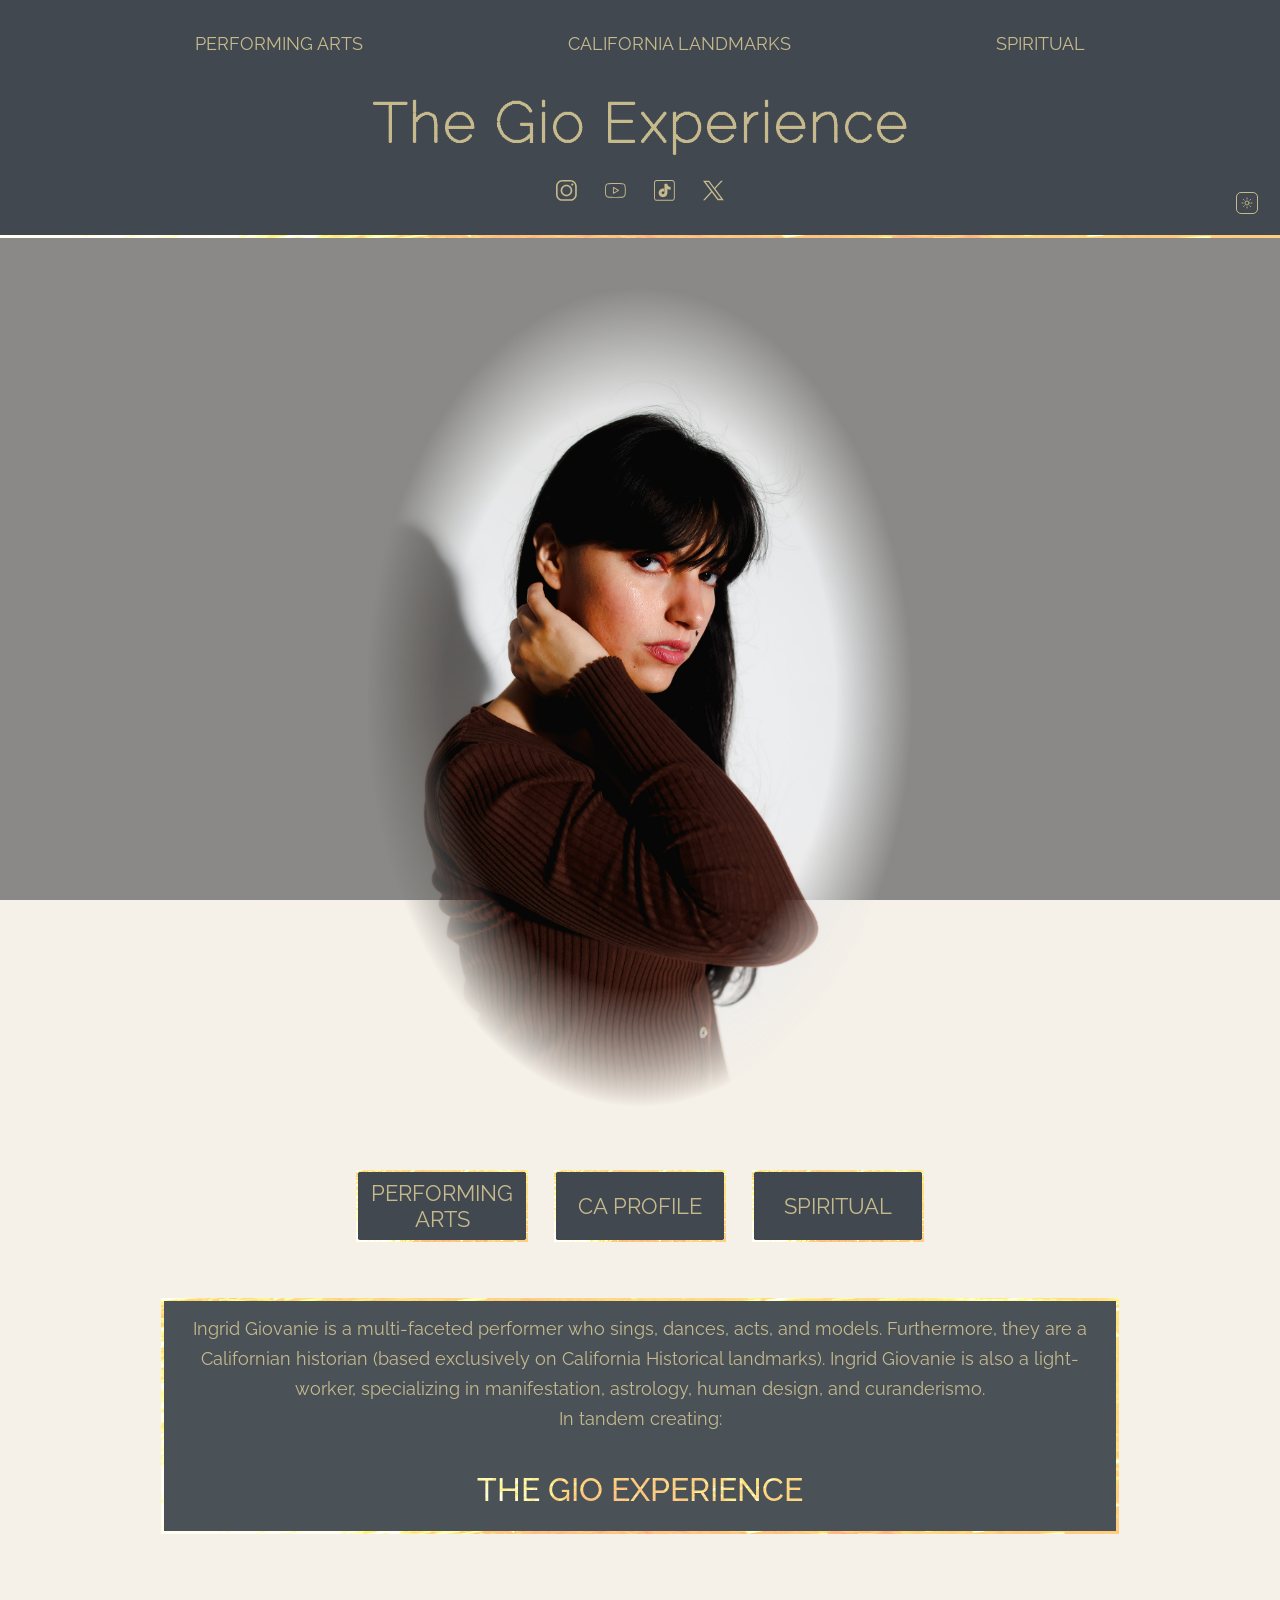
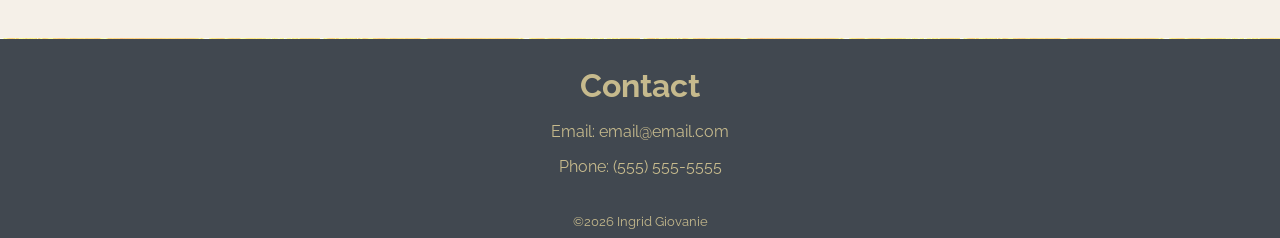
==== commit 375724d2: "light/dark mode, background gradient" ====
--- a/index.html
+++ b/index.html
@@ -18,6 +18,20 @@
                 <a href="california.html">California Landmarks</a>
                 <a href="spiritual.html">Spiritual</a>
             </nav>
+
+            <button type="button" id="themeToggle" class="theme-toggle" aria-pressed="false" aria-label="Switch to light mode">
+            
+                <svg class="theme-icon sun-icon" viewBox="0 0 24 24" aria-hidden="true" focusable="false">
+                    <circle cx="12" cy="12" r="4"></circle>
+                    <path d="M12 2v2M12 20v2M4.93 4.93l1.41 1.41M17.66 17.66l1.41 1.41
+                    M2 12h2M20 12h2M4.93 19.07l1.41-1.41M17.66 6.34l1.41-1.41"></path>
+                </svg>
+            
+                <svg class="theme-icon moon-icon" viewBox="0 0 24 24" aria-hidden="true" focusable="false">
+                    <path d="M20.5 14.1A8.5 8.5 0 0 1 9.9 3.5
+                    A8.5 8.5 0 1 0 20.5 14.1Z"></path>
+                </svg>
+            </button>
 
             <h1>The Gio Experience</h1>
 
--- a/styles.css
+++ b/styles.css
@@ -7,28 +7,91 @@
     font-family: "Raleway", sans-serif;
     background-color: #f5f0e8;
     color: #38372a;
-
-    background-image: url("images/background_3.jpg");
-    background-size: cover;
-    background-position: center;
-    background-repeat: no-repeat;
-    background-attachment: fixed;
+    background-image:
+        linear-gradient(rgba(20, 24, 29, 0.48), rgba(20, 24, 29, 0.48)),
+        url("images/background_3.jpg");
+    background-size: cover, cover;
+    background-position: center, center;
+    background-repeat: no-repeat, no-repeat;
+    background-attachment: fixed, fixed;
 }
 
 .performing-arts-page {
-    background-image: url("images/background_4.jpg");
-    background-size: cover;
-    background-position: top;
-    background-repeat: no-repeat;
-    background-attachment: fixed;
+    background-image:
+        linear-gradient(rgba(20, 24, 29, 0.48), rgba(20, 24, 29, 0.48)),
+        url("images/background_4.jpg");
+    background-size: cover, cover;
+    background-position: center, top;
+    background-repeat: no-repeat, no-repeat;
+    background-attachment: fixed, fixed;
 }
 
 header {
+    position: relative;
     padding: 28px;
     border-bottom: 1px solid #38372a;
     border-image: url("images/border.jpg") 10 / 3px / 3px round;
     background-color: #414850;
     text-align: center;
+}
+
+.theme-toggle {
+    position: absolute;
+    right: 22px;
+    bottom: 20px;
+    z-index: 1;
+    width: 22px;
+    height: 22px;
+    padding: 0;
+    display: grid;
+    place-items: center;
+    color: #c6ba8d;
+    background-color: rgba(65, 72, 80, 0.75);
+    border: 1px solid #c6ba8d;
+    border-radius: 5px;
+    cursor: pointer;
+    transition: background-color 0.4s ease, color 0.4s ease, transform 0.4s ease;
+}
+
+.theme-toggle:hover, .theme-toggle:focus-visible {
+    color: #414850;
+    background-color: #c6ba8d;
+    outline: none;
+    transform: scale(1.08);
+}
+
+.theme-icon {
+    width: 12px;
+    height: 12px;
+    fill: none;
+    stroke: currentColor;
+    stroke-width: 1.8;
+    stroke-linecap: round;
+    stroke-linejoin: round;
+}
+
+.moon-icon {
+    display: none;
+}
+
+/* Show the moon icon when light mode is active */
+body.light-mode .sun-icon {
+    display: none;
+}
+
+body.light-mode .moon-icon {
+    display: block;
+}
+
+body.light-mode .theme-toggle {
+    color: #4d3d29;
+    background-color: rgba(255, 252, 246, 0.75);
+    border-color: #6b5438;
+}
+
+body.light-mode .theme-toggle:hover, body.light-mode .theme-toggle:focus-visible {
+    color: #fffaf1;
+    background-color: #6b5438;
 }
   
 nav {
@@ -82,6 +145,8 @@
     height: 1.3rem;
     display: block;
 }
+
+
   
 .instagram-link:hover, .instagram-link:focus-visible {
     color: #c13584;
@@ -237,6 +302,22 @@
     animation-delay: 2s;
 }
 
+@media screen and (max-width: 700px) {
+    .theme-toggle {
+        right: 14px;
+        bottom: 14px;
+        width: 22px;
+        height: 22px;
+    }
+
+    .theme-icon {
+        width: 12px;
+        height: 12px;
+    }
+}
+
+
+
 /*Performing arts*/
 
 .arts-list {
@@ -751,4 +832,197 @@
         grid-template-columns: 1fr;
         gap: 10px;
     }
-}+}
+
+/* Light-Mode */ 
+
+body.light-mode {
+    color-scheme: light;
+    color: #3d3429;
+    background-color: #f8f3e9;
+    background-image:
+        linear-gradient(rgba(255, 250, 241, 0.68), rgba(255, 250, 241, 0.68)),
+        url("images/background_3.jpg");
+    background-size: cover, cover;
+    background-position: center, center;
+    background-repeat: no-repeat, no-repeat;
+    background-attachment: fixed, fixed;
+}
+
+body.performing-arts-page.light-mode {
+    background-image:
+        linear-gradient(rgba(255, 250, 241, 0.68), rgba(255, 250, 241, 0.68)),
+        url("images/background_4.jpg");
+    background-size: cover, cover;
+    background-position: center, top;
+    background-repeat: no-repeat, no-repeat;
+    background-attachment: fixed, fixed;
+}
+
+
+body.light-mode header {
+    background-color: rgba(245, 238, 222, 0.96);
+    border-bottom-color: #756044;
+}
+
+body.light-mode nav a, body.light-mode .socials a, body.light-mode .card {
+    color: #4d3d29;
+}
+
+body.light-mode nav a[aria-current="page"] {
+    text-decoration: underline;
+    text-decoration-thickness: 2px;
+    text-underline-offset: 6px;
+}
+
+body.light-mode h1 {
+    color: #4d3d29;
+}
+
+body.light-mode footer {
+    background-color: rgba(245, 238, 222, 0.97);
+    color: #3d3429;
+}
+
+body.light-mode .card {
+    background-color: rgba(255, 252, 246, 0.92);
+}
+
+body.light-mode .card:hover, body.light-mode .card:focus-visible {
+    color: #2f2922;
+    background-color: #ddcba8;
+}
+
+
+body.light-mode .bio {
+    color: #3d3429;
+    background-color: rgba(255, 252, 246, 0.9);
+}
+
+body.light-mode .bio strong {
+    color: #5b422a;
+    background-image: none;
+    -webkit-background-clip: initial;
+    background-clip: initial;
+}
+
+body.light-mode .art-row p {
+    color: #3d3429;
+    background-color: rgba(255, 252, 246, 0.92);
+}
+
+body.light-mode .art-row strong {
+    color: #5b422a;
+}
+
+body.light-mode .art-row img {
+    background-color: #f0e2c9;
+}
+
+body.light-mode .art-row.landscape-art img {
+    background-color: #eee4d4;
+}
+
+body.light-mode .california-intro, body.light-mode .landmark-section {
+    color: #3d3429;
+    background-color: rgba(255, 252, 246, 0.92);
+}
+
+body.light-mode .california-intro img {
+    background-color: #f0e2c9;
+    border-color: #756044;
+}
+
+body.light-mode .california-bio p, body.light-mode .landmark-item p {
+    color: #3d3429;
+}
+
+body.light-mode .landmark-section > h2 {
+    color: #4d3d29;
+}
+
+body.light-mode .landmark-item {
+    border-bottom-color: rgba(117, 96, 68, 0.45);
+}
+
+body.light-mode .landmark-item img {
+    background-color: #f0e2c9;
+    border-color: #756044;
+}
+
+body.light-mode .landmark-item h3 {
+    color: #3d3429;
+    background-color: #e7d4af;
+    border-color: #756044;
+}
+
+body.light-mode .landmark-browser::-webkit-scrollbar-track {
+    background-color: #f8f3e9;
+}
+
+body.light-mode .landmark-browser::-webkit-scrollbar-thumb {
+    background-color: #9c815b;
+    border-color: #f8f3e9;
+}
+
+
+body.light-mode .spiritual-gallery figure {
+    background-color: rgba(255, 252, 246, 0.9);
+}
+
+body.light-mode .spiritual-gallery img {
+    background-color: #f0e2c9;
+    border-color: #756044;
+}
+
+body.light-mode .spiritual-services, body.light-mode .contact-section {
+    color: #3d3429;
+    background-color: rgba(255, 252, 246, 0.92);
+}
+
+body.light-mode .service-image h3, body.light-mode .contact-section h2 {
+    color: #4d3d29;
+}
+
+body.light-mode .spiritual-service {
+    border-bottom-color: rgba(117, 96, 68, 0.45);
+}
+
+body.light-mode .service-description, body.light-mode .contact-section > p {
+    color: #3d3429;
+}
+
+body.light-mode .spiritual-form label {
+    color: #3d3429;
+}
+
+body.light-mode .spiritual-form input, body.light-mode .spiritual-form select, body.light-mode .spiritual-form textarea {
+    color: #3d3429;
+    background-color: rgba(255, 255, 255, 0.95);
+    border-color: #756044;
+}
+
+body.light-mode .spiritual-form input:focus, body.light-mode .spiritual-form select:focus, body.light-mode .spiritual-form textarea:focus {
+    outline-color: rgba(156, 129, 91, 0.85);
+}
+
+body.light-mode .spiritual-form button {
+    color: #fffaf1;
+    background-color: #6b5438;
+    border-color: #4d3d29;
+}
+
+body.light-mode .spiritual-form button:hover, body.light-mode .spiritual-form button:focus-visible {
+    background-color: #3d3429;
+}
+
+body.light-mode a:focus-visible, body.light-mode button:focus-visible {
+    outline: 3px solid #8e704b;
+    outline-offset: 3px;
+}
+
+@media screen and (max-width: 675px) {
+    body.performing-arts-page.light-mode {
+        background-size: cover, 160%;
+    }
+}
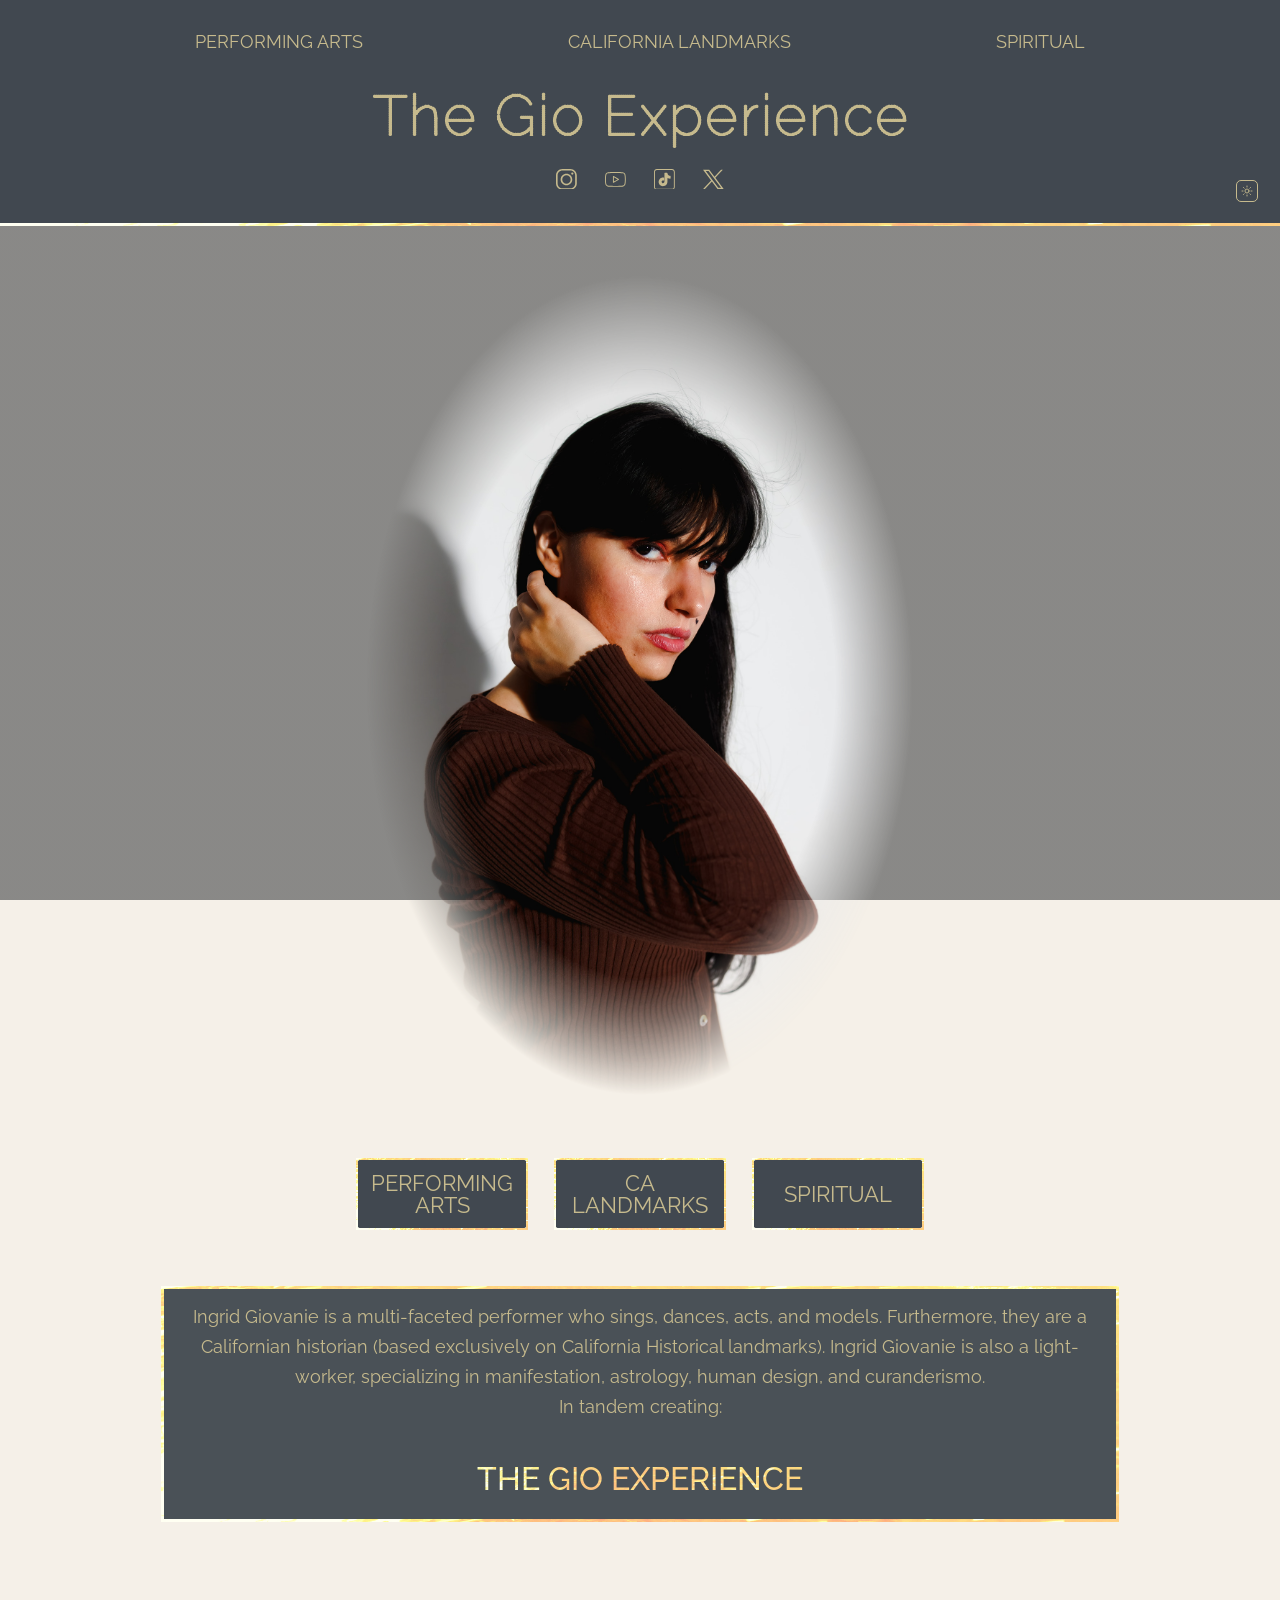
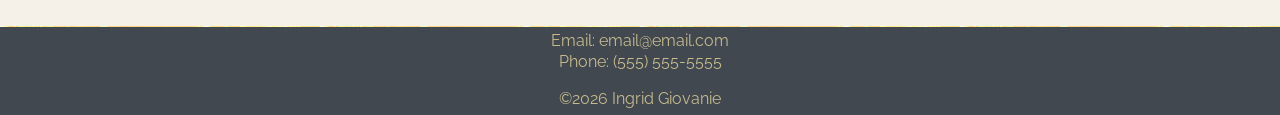
==== commit 97e9be1c: "added error handling, css reset, social links" ====
--- a/index.html
+++ b/index.html
@@ -36,7 +36,7 @@
             <h1>The Gio Experience</h1>
 
             <div class="socials">
-                <a href="#" class="instagram-link" aria-label="Visit The Gio Experience on Instagram">
+                <a href="https://www.instagram.com/the.gio.experience" target="_blank" rel="noopener" class="instagram-link" aria-label="Visit The Gio Experience on Instagram">
                 <svg class="social-icon" viewBox="0 0 90 90" aria-hidden="true" focusable="false">
                     <path d="M 62.263 90 H 27.738 C 12.443 90 0 77.557 0 62.263 V 27.738 C 0 12.443 12.443 0 27.738 0 h 34.525 C 77.557 0 90 12.443 90 27.738 v 34.525 C 90 77.557 77.557 90 62.263 90 z M 27.738 7 C 16.303 7 7 16.303 7 27.738 v 34.525 C 7 73.697 16.303 83 27.738 83 h 34.525 C 73.697 83 83 73.697 83 62.263 V 27.738 C 83 16.303 73.697 7 62.263 7 H 27.738 z" fill="currentColor"/>
                     <path d="M 45.255 70.47 c -13.904 0 -25.215 -11.312 -25.215 -25.215 S 31.352 20.04 45.255 20.04 s 25.215 11.312 25.215 25.215 S 59.159 70.47 45.255 70.47 z M 45.255 27.04 c -10.044 0 -18.215 8.171 -18.215 18.215 c 0 10.044 8.171 18.215 18.215 18.215 c 10.044 0 18.215 -8.171 18.215 -18.215 C 63.471 35.211 55.3 27.04 45.255 27.04 z" fill="currentColor"/>
@@ -76,7 +76,7 @@
                 <h2>Links</h2>
                 <div class="card-container">
                     <a href="performing-arts.html" class="card">Performing Arts</a>
-                    <a href="california.html" class="card">CA Profile</a>
+                    <a href="california.html" class="card">CA Landmarks</a>
                     <a href="spiritual.html" class="card">Spiritual</a>
                 </div>
             </section>
--- a/styles.css
+++ b/styles.css
@@ -1,3 +1,54 @@
+/* http://meyerweb.com/eric/tools/css/reset/ 
+   v2.0 | 20110126
+   License: none (public domain)
+*/
+
+html, body, div, span, applet, object, iframe,
+h1, h2, h3, h4, h5, h6, p, blockquote, pre,
+a, abbr, acronym, address, big, cite, code,
+del, dfn, em, img, ins, kbd, q, s, samp,
+small, strike, strong, sub, sup, tt, var,
+b, u, i, center,
+dl, dt, dd, ol, ul, li,
+fieldset, form, label, legend,
+table, caption, tbody, tfoot, thead, tr, th, td,
+article, aside, canvas, details, embed, 
+figure, figcaption, footer, header, hgroup, 
+menu, nav, output, ruby, section, summary,
+time, mark, audio, video {
+	margin: 0;
+	padding: 0;
+	border: 0;
+	font-size: 100%;
+	font: inherit;
+	vertical-align: baseline;
+}
+/* HTML5 display-role reset for older browsers */
+article, aside, details, figcaption, figure, 
+footer, header, hgroup, menu, nav, section {
+	display: block;
+}
+body {
+	line-height: 1;
+}
+ol, ul {
+	list-style: none;
+}
+blockquote, q {
+	quotes: none;
+}
+blockquote:before, blockquote:after,
+q:before, q:after {
+	content: '';
+	content: none;
+}
+table {
+	border-collapse: collapse;
+	border-spacing: 0;
+}
+
+
+
 * {
     box-sizing: border-box;
 }
@@ -74,7 +125,6 @@
     display: none;
 }
 
-/* Show the moon icon when light mode is active */
 body.light-mode .sun-icon {
     display: none;
 }
@@ -110,6 +160,12 @@
     padding: 5px;
     color: #c6ba8d;
     text-decoration: none;
+}
+
+nav a[aria-current="page"] {
+    text-decoration: underline;
+    text-decoration-thickness: 2px;
+    text-underline-offset: 6px;
 }
   
 h1 {
@@ -293,7 +349,7 @@
 }
 
 footer h2 {
-    display: inline-block;
+    display: none;
     padding: 1px 1px;
     font-size: 2rem;
     margin-bottom: 1px;
@@ -302,6 +358,10 @@
     animation-delay: 2s;
 }
 
+footer p {
+	margin:5px;
+}
+
 @media screen and (max-width: 700px) {
     .theme-toggle {
         right: 14px;
@@ -369,16 +429,44 @@
 .art-row h2 {
     display: none;
 }
-  
+
+.art-row > div {
+    min-width: 0;
+}
+
+.art-description {
+    max-height: 280px;
+    overflow-y: auto;
+
+    color: #c6ba8d;
+    background-color: rgba(65, 72, 80, 1);
+    padding: 23px;
+    border-image: url("images/border.jpg") 10 / 3px / 3px round;
+}
+
+.art-description a {
+    color: inherit;
+}
+
 .art-row p {
+    margin: 0;
     font-size: 1.1rem;
     line-height: 1.7;
-    margin: 0;
     max-width: 950px;
-    color: #c6ba8d;
-    background-color: rgba(65,72,80, 1);
-    padding: 23px;
-    border-image: url("images/border.jpg") 10 / 3px / 3px round;
+}
+
+.art-description::-webkit-scrollbar {
+    width: 10px;
+}
+
+.art-description::-webkit-scrollbar-track {
+    background-color: #414850;
+}
+
+.art-description::-webkit-scrollbar-thumb {
+    background-color: #c6ba8d;
+    border-radius: 8px;
+    border: 2px solid #414850;
 }
 
 .art-row strong {
@@ -409,6 +497,13 @@
         justify-self: center;
     }
 
+    .art-description {
+        grid-area: description;
+        max-height: none;
+        overflow-y: visible;
+        text-align: left;
+    }
+
     .art-row img {
         width: 400px;
         height: 500px;
@@ -420,7 +515,8 @@
     }
 
     .art-row p {
-        grid-area: description;
+        max-height: none;
+        text-align: center;
     }
 
     .art-row.landscape-art img {
@@ -471,6 +567,10 @@
     color: #c6ba8d;
 }
 
+.california-bio a {
+    color: inherit;
+}
+
 .california-bio p:last-child {
     margin-bottom: 0;
 }
@@ -533,12 +633,11 @@
 }
 
 .landmark-item img {
+    display: block;
     width: 100%;
-    height: 180px;
-    object-fit: cover;
+    height: auto;
     border: 1px solid #38372a;
     border-radius: 10px;
-    background-color: #c6ba8d;
     transition: transform 0.4s ease;
 }
 
@@ -593,7 +692,9 @@
     }
 
     .landmark-item img {
+        width: 100%;
         max-width: 330px;
+        height: auto;
         margin: 0 auto;
     }
 
@@ -715,7 +816,7 @@
 
 .contact-section h2 {
     display: inline-block;
-    margin: 0 0 10px;
+    margin: 0 auto;
     padding: 19px 34px;
     color: #c6ba8d;
     font-family: "Raleway Dots", sans-serif;
@@ -724,7 +825,7 @@
 
 .contact-section > p {
     max-width: 650px;
-    margin: 0 auto 30px;
+    margin: 0 auto 10px;
     padding: 13px;
     color: #c6ba8d;
     border-radius: 5%;
@@ -791,6 +892,21 @@
 .spiritual-form button:hover, .spiritual-form button:focus-visible {
     background-color: #38372a;
     transform: scale(1.04);
+}
+
+#form-message {
+    margin-top: 18px;
+    text-align: center;
+    font-weight: 700;
+    line-height: 1.5;
+}
+
+.form-error {
+    color: #c00000;
+}
+
+.form-success {
+    color: #5f8a47;
 }
 
 
@@ -906,9 +1022,16 @@
     background-clip: initial;
 }
 
+body.light-mode .art-description {
+    color: #3d3429;
+    background-color: rgba(255, 252, 246, 0.92);
+    padding: 23px;
+    margin: 0;
+}
+
 body.light-mode .art-row p {
     color: #3d3429;
-    background-color: rgba(255, 252, 246, 0.92);
+    background-color: transparent;
 }
 
 body.light-mode .art-row strong {
